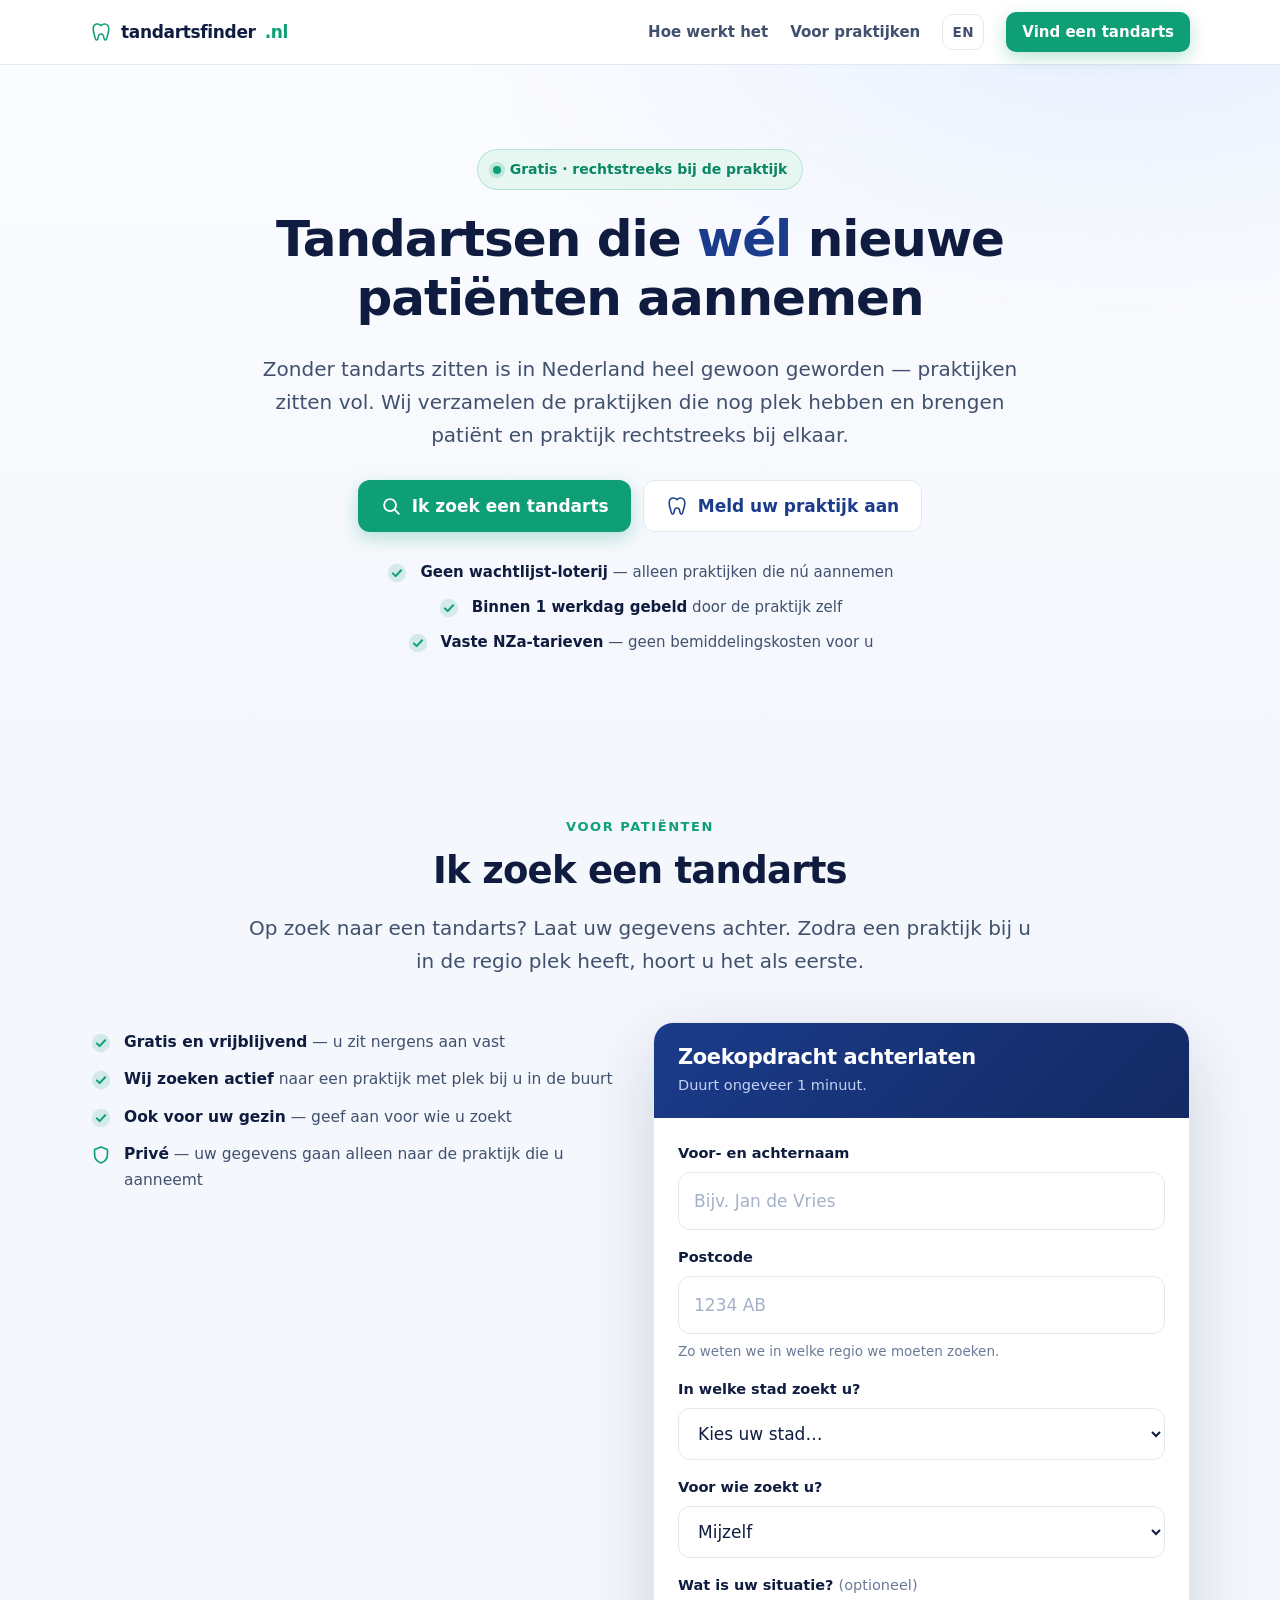
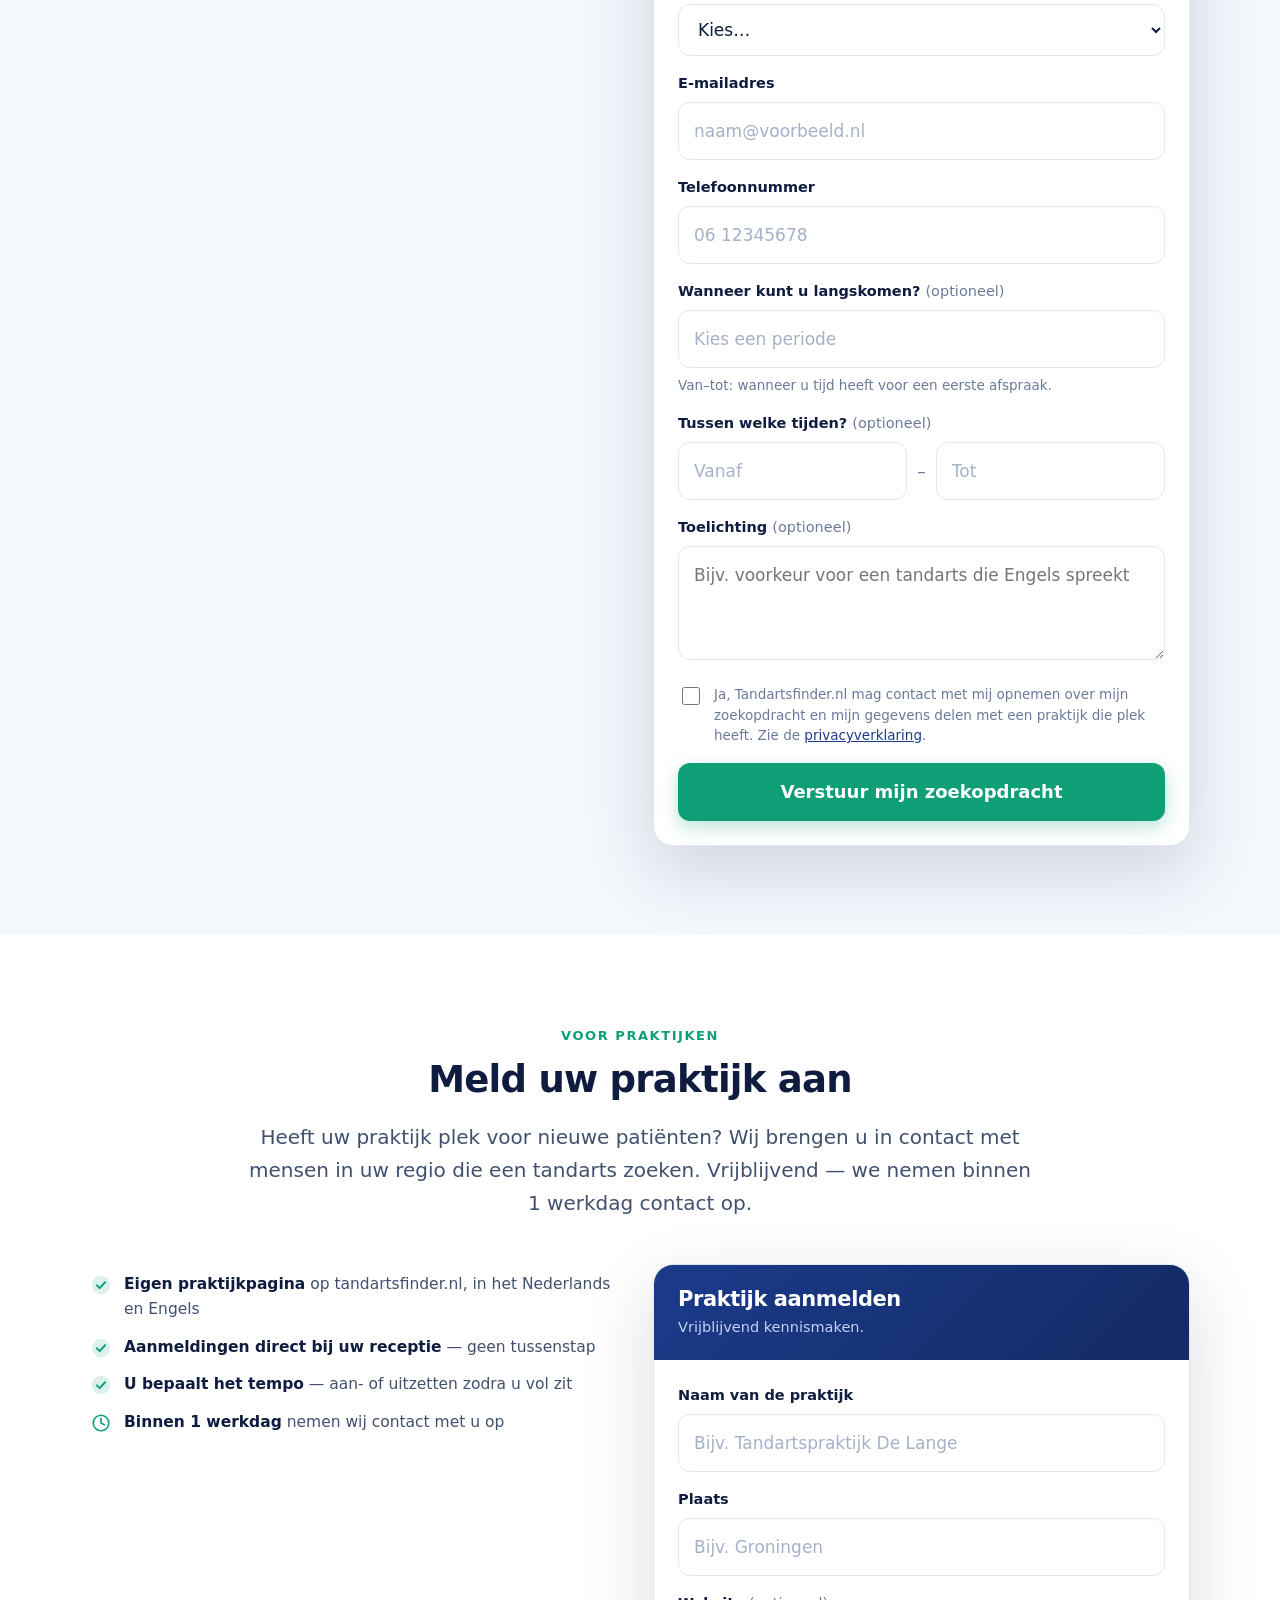
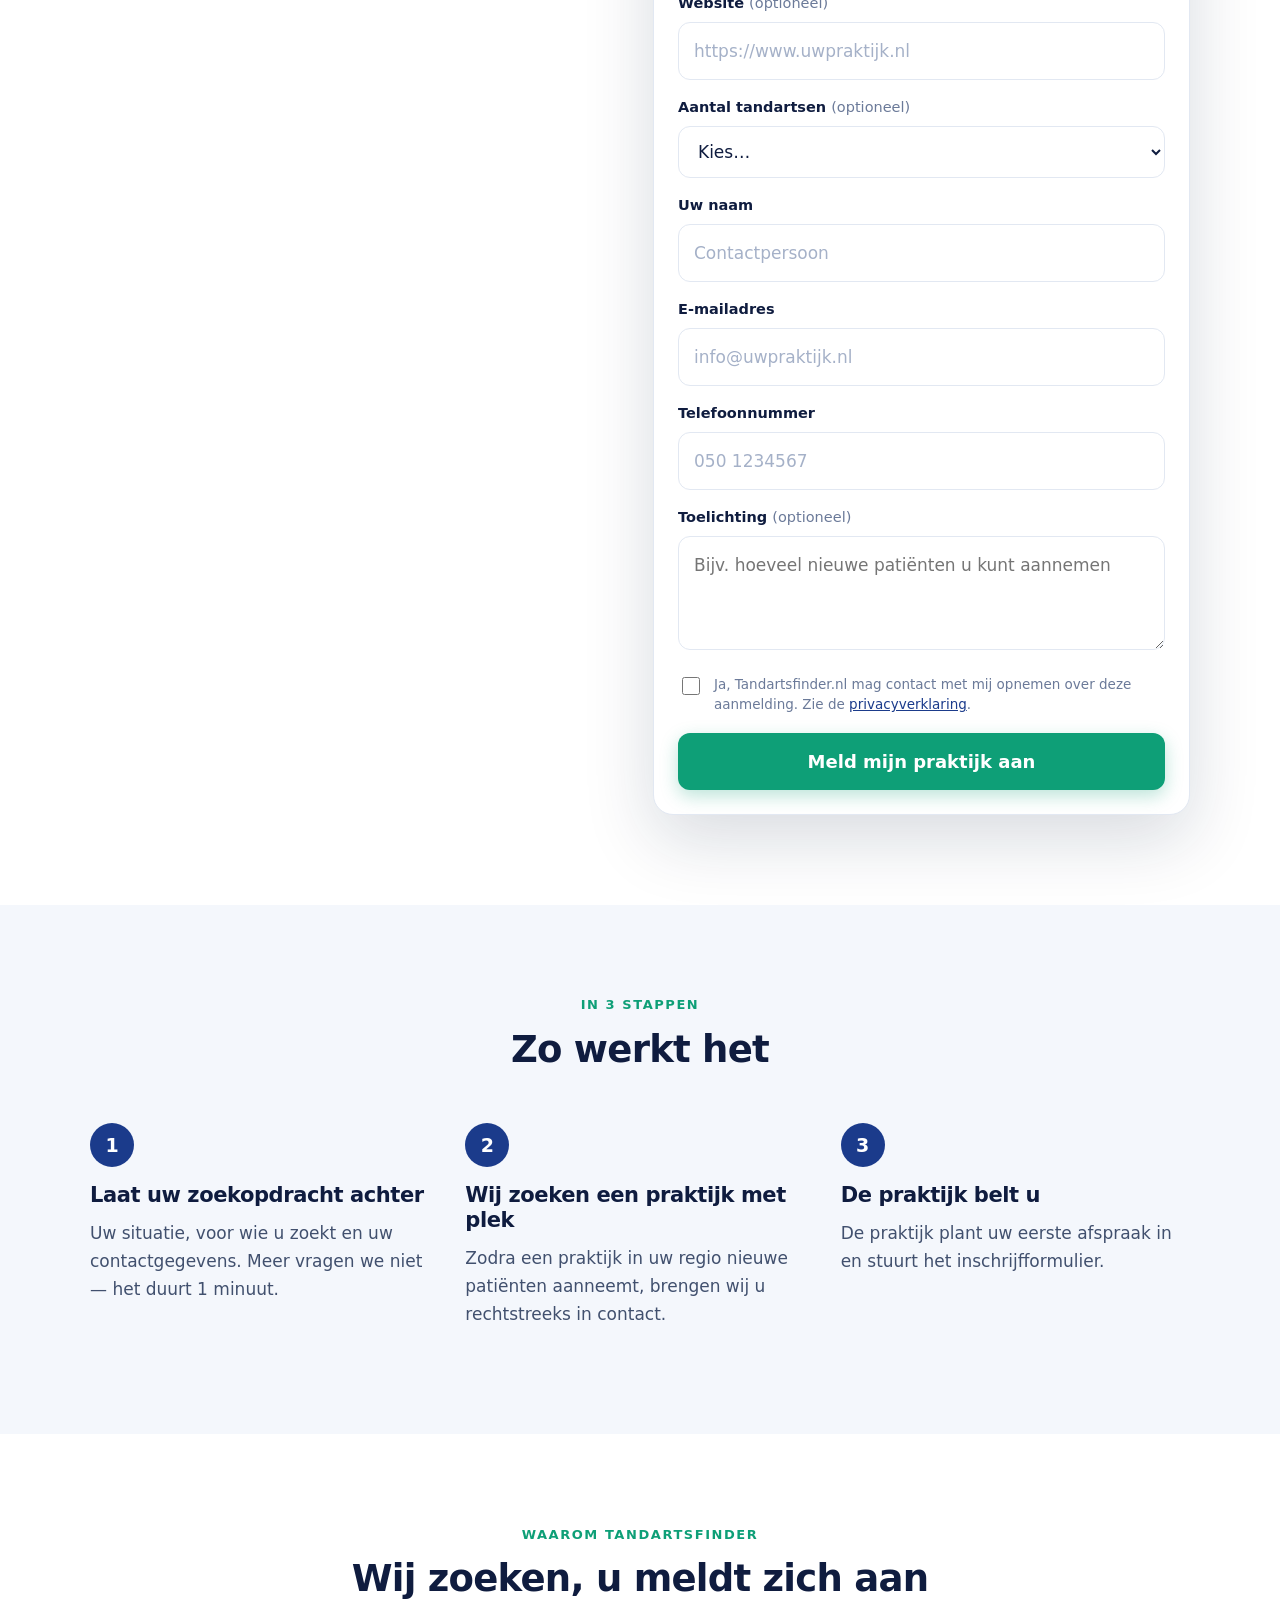
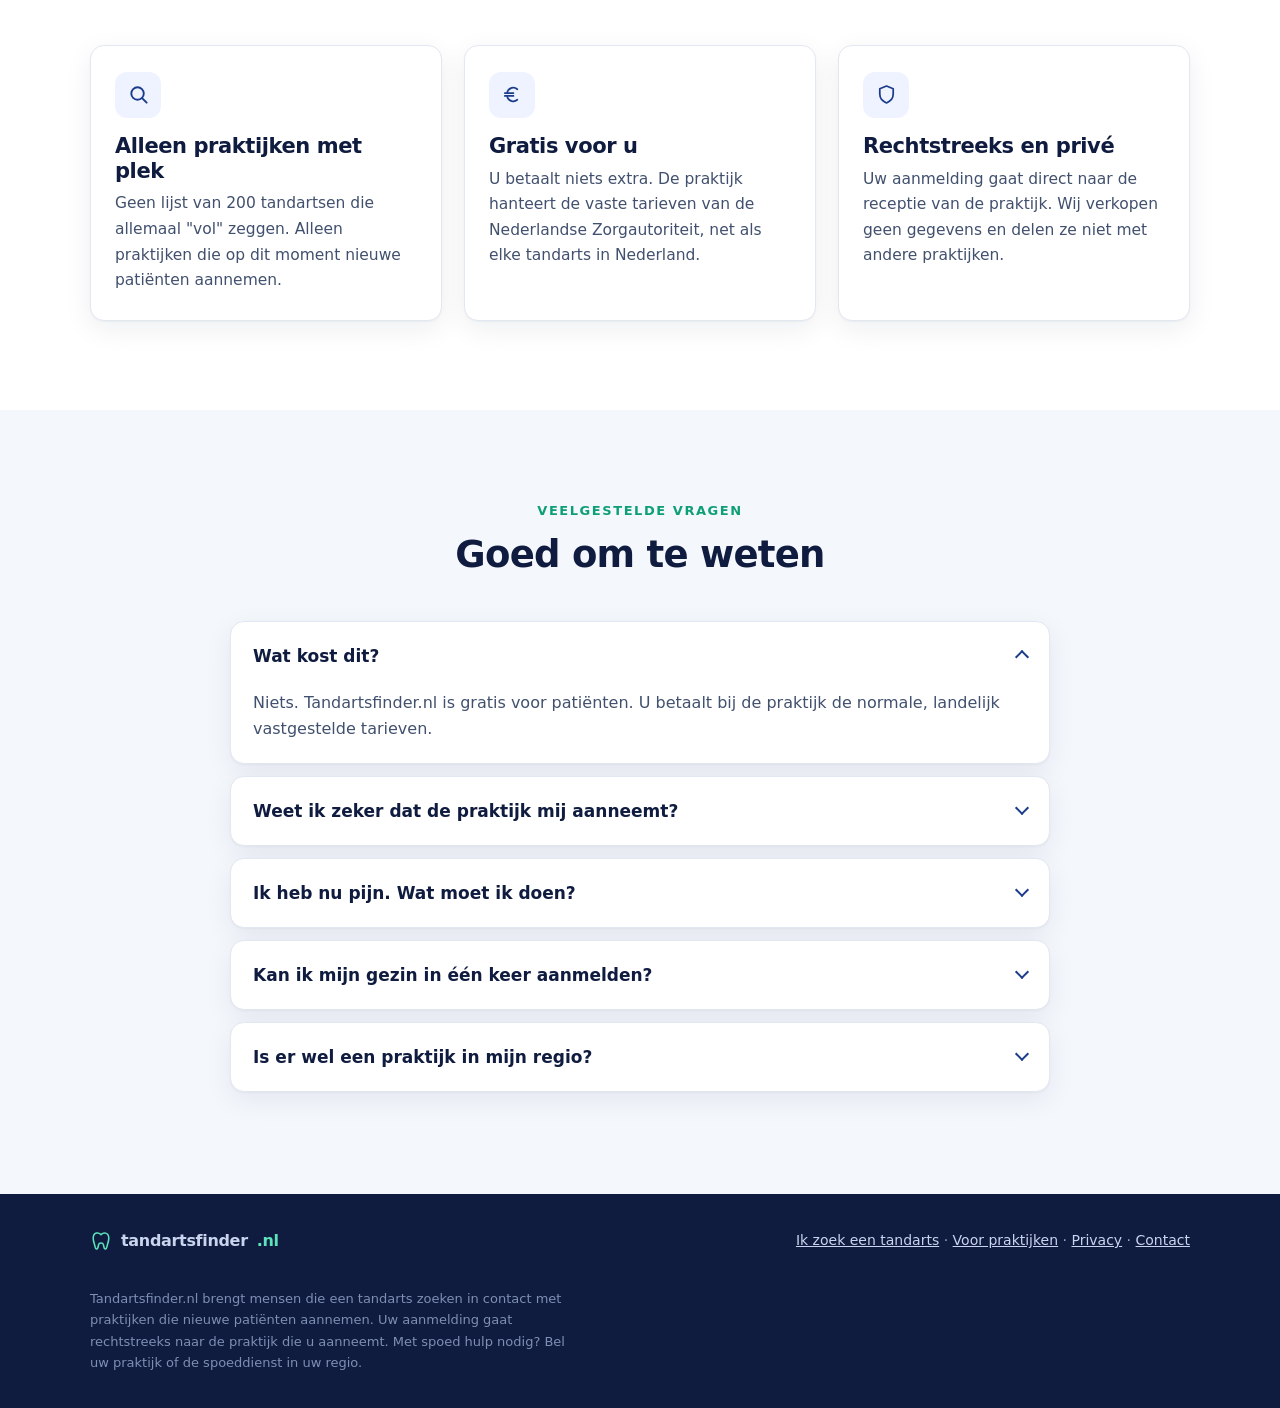
==== index.html @ ae39f75f "TF-10: required city dropdown (plaats) on patient form - assets/cities.js: 342 Dutch gemeenten (per " ====
<!DOCTYPE html>
<html lang="nl">
<head>
<meta charset="utf-8">
<meta name="viewport" content="width=device-width, initial-scale=1">
<title>Tandartsfinder.nl — tandartsen die wél nieuwe patiënten aannemen</title>
<meta name="description" content="Vind een tandarts die nog nieuwe patiënten aanneemt. Laat uw zoekopdracht in één minuut achter — wij brengen u in contact met een praktijk met plek. Praktijk met plek? Meld u aan. Gratis, rechtstreeks.">
<link rel="canonical" href="https://tandartsfinder.nl/">
<link rel="alternate" hreflang="en" href="https://tandartsfinder.nl/en">
<link rel="icon" href="/assets/favicon.png">
<meta property="og:title" content="Tandartsfinder.nl — tandartsen die wél nieuwe patiënten aannemen">
<meta property="og:description" content="Laat uw zoekopdracht in één minuut achter — wij brengen u in contact met een praktijk met plek. Praktijk met plek? Meld u aan. Gratis en rechtstreeks.">
<meta property="og:image" content="https://tandartsfinder.nl/assets/behandeling.jpg">
<meta property="og:type" content="website">
<link rel="stylesheet" href="/assets/vendor/flatpickr.min.css">
<link rel="stylesheet" href="/assets/style.css">
<link rel="stylesheet" href="/assets/home.css">
</head>
<body>

<svg width="0" height="0" style="position:absolute" aria-hidden="true">
  <symbol id="i-tooth" viewBox="0 0 24 24"><path d="M12 5C10.4 3.4 8.5 2.9 6.9 3.4 4.8 4.1 3.5 6.3 3.5 9c0 2.3.6 4 1.2 6 .5 1.9.8 3.9 1.5 5 .6 1 1.9.9 2.3-.3.4-1.1.6-2.5.9-3.8.2-1 .8-1.7 2.6-1.7s2.4.7 2.6 1.7c.3 1.3.5 2.7.9 3.8.4 1.2 1.7 1.3 2.3.3.7-1.1 1-3.1 1.5-5 .6-2 1.2-3.7 1.2-6 0-2.7-1.3-4.9-3.4-5.6-1.6-.5-3.5 0-5.1 1.6Z" fill="none" stroke="currentColor" stroke-width="1.7" stroke-linejoin="round"/></symbol>
  <symbol id="i-check" viewBox="0 0 24 24"><circle cx="12" cy="12" r="10" fill="currentColor" opacity=".14"/><path d="m7.5 12.4 3 3 6-6.4" fill="none" stroke="currentColor" stroke-width="2.2" stroke-linecap="round" stroke-linejoin="round"/></symbol>
  <symbol id="i-pin" viewBox="0 0 24 24"><path d="M12 21s-6.5-5.6-6.5-11a6.5 6.5 0 0 1 13 0c0 5.4-6.5 11-6.5 11Z" fill="none" stroke="currentColor" stroke-width="1.8" stroke-linejoin="round"/><circle cx="12" cy="10" r="2.4" fill="none" stroke="currentColor" stroke-width="1.8"/></symbol>
  <symbol id="i-search" viewBox="0 0 24 24"><circle cx="11" cy="11" r="6.5" fill="none" stroke="currentColor" stroke-width="2"/><path d="m16 16 4.5 4.5" stroke="currentColor" stroke-width="2" stroke-linecap="round"/></symbol>
  <symbol id="i-shield" viewBox="0 0 24 24"><path d="M12 3.2 19 6v5.6c0 4.2-2.8 7.5-7 9.2-4.2-1.7-7-5-7-9.2V6l7-2.8Z" fill="none" stroke="currentColor" stroke-width="1.8" stroke-linejoin="round"/></symbol>
  <symbol id="i-clock" viewBox="0 0 24 24"><circle cx="12" cy="12" r="8.5" fill="none" stroke="currentColor" stroke-width="1.8"/><path d="M12 7v5l3.5 2" fill="none" stroke="currentColor" stroke-width="1.8" stroke-linecap="round"/></symbol>
  <symbol id="i-euro" viewBox="0 0 24 24"><path d="M17 6.5A6.5 6.5 0 0 0 6.7 9M17 17.5A6.5 6.5 0 0 1 6.7 15M4 10.5h9M4 13.5h9" fill="none" stroke="currentColor" stroke-width="1.8" stroke-linecap="round"/></symbol>
</svg>

<header class="header home-header">
  <div class="wrap">
    <a class="brand" href="/"><svg class="icon"><use href="#i-tooth"/></svg>tandartsfinder<em>.nl</em></a>
    <nav class="nav">
      <a href="#hoe">Hoe werkt het</a>
      <a href="#praktijk-aanmelden">Voor praktijken</a>
      <a class="lang" href="/en" hreflang="en" title="Read this page in English">EN</a>
      <a class="btn btn-primary btn-small" href="#zoek">Vind een tandarts</a>
    </nav>
  </div>
</header>

<section class="hero home-hero">
  <div class="wrap">
    <div class="badge">Gratis · rechtstreeks bij de praktijk</div>
    <h1>Tandartsen die <mark>wél</mark> nieuwe patiënten aannemen</h1>
    <p class="hero-sub">Zonder tandarts zitten is in Nederland heel gewoon geworden — praktijken zitten vol. Wij verzamelen de praktijken die nog plek hebben en brengen patiënt en praktijk rechtstreeks bij elkaar.</p>
    <div class="hero-ctas">
      <a class="btn btn-primary" href="#zoek"><svg class="icon" width="18" height="18"><use href="#i-search"/></svg>Ik zoek een tandarts</a>
      <a class="btn btn-outline" href="#praktijk-aanmelden"><svg class="icon" width="18" height="18"><use href="#i-tooth"/></svg>Meld uw praktijk aan</a>
    </div>
    <ul class="checks hero-checks">
      <li><svg class="icon"><use href="#i-check"/></svg><span><b>Geen wachtlijst-loterij</b> — alleen praktijken die nú aannemen</span></li>
      <li><svg class="icon"><use href="#i-check"/></svg><span><b>Binnen 1 werkdag gebeld</b> door de praktijk zelf</span></li>
      <li><svg class="icon"><use href="#i-check"/></svg><span><b>Vaste NZa-tarieven</b> — geen bemiddelingskosten voor u</span></li>
    </ul>
  </div>
</section>


<section class="section section--tint lead" id="zoek">
  <div class="wrap">
    <div class="section-head"><span class="kicker">Voor patiënten</span><h2>Ik zoek een tandarts</h2>
      <p class="intro">Op zoek naar een tandarts? Laat uw gegevens achter. Zodra een praktijk bij u in de regio plek heeft, hoort u het als eerste.</p></div>
    <div class="cols2">
      <div>
        <ul class="checks">
          <li><svg class="icon"><use href="#i-check"/></svg><span><b>Gratis en vrijblijvend</b> — u zit nergens aan vast</span></li>
          <li><svg class="icon"><use href="#i-check"/></svg><span><b>Wij zoeken actief</b> naar een praktijk met plek bij u in de buurt</span></li>
          <li><svg class="icon"><use href="#i-check"/></svg><span><b>Ook voor uw gezin</b> — geef aan voor wie u zoekt</span></li>
          <li><svg class="icon"><use href="#i-shield"/></svg><span><b>Privé</b> — uw gegevens gaan alleen naar de praktijk die u aanneemt</span></li>
        </ul>
      </div>
      <form class="card leadform" id="form-patient" novalidate>
        <div class="card-head"><h2>Zoekopdracht achterlaten</h2><p>Duurt ongeveer 1 minuut.</p></div>
        <div class="card-body">
          <input type="hidden" name="type" value="patient">
          <input type="text" name="website" tabindex="-1" autocomplete="off" aria-hidden="true" style="position:absolute;left:-9999px">
          <div class="fields">
            <div class="field"><label for="p-naam">Voor- en achternaam</label><input type="text" id="p-naam" name="naam" autocomplete="name" placeholder="Bijv. Jan de Vries" required><span class="error">Vul uw naam in.</span></div>
            <div class="field"><label for="p-postcode">Postcode</label><input type="text" id="p-postcode" name="postcode" autocomplete="postal-code" placeholder="1234 AB" required><span class="hint">Zo weten we in welke regio we moeten zoeken.</span><span class="error">Vul een geldige Nederlandse postcode in.</span></div>
            <div class="field"><label for="p-plaats">In welke stad zoekt u?</label><select id="p-plaats" name="plaats" required><option value="">Kies uw stad…</option></select><span class="error">Kies uw stad.</span></div>
            <div class="field"><label for="p-voor_wie">Voor wie zoekt u?</label><select id="p-voor_wie" name="voor_wie" required><option value="mijzelf">Mijzelf</option><option value="gezin">Mijn gezin / partner</option><option value="anders">Iemand anders</option></select></div>
            <div class="field"><label for="p-situatie">Wat is uw situatie? <span class="opt">(optioneel)</span></label><select id="p-situatie" name="situatie"><option value="">Kies…</option><option value="geen_tandarts">Ik heb geen tandarts</option><option value="overstappen">Ik wil overstappen</option><option value="verhuisd">Ik ben verhuisd</option><option value="pijn">Ik heb pijn / spoed</option><option value="anders">Anders</option></select></div>
            <div class="field"><label for="p-email">E-mailadres</label><input type="email" id="p-email" name="email" autocomplete="email" placeholder="naam@voorbeeld.nl" required><span class="error">Vul een geldig e-mailadres in.</span></div>
            <div class="field"><label for="p-telefoon">Telefoonnummer</label><input type="tel" id="p-telefoon" name="telefoon" autocomplete="tel" placeholder="06 12345678" required><span class="error">Vul een geldig telefoonnummer in.</span></div>
            <div class="field"><label for="p-periode">Wanneer kunt u langskomen? <span class="opt">(optioneel)</span></label><input type="text" id="p-periode" placeholder="Kies een periode" autocomplete="off"><span class="hint">Van–tot: wanneer u tijd heeft voor een eerste afspraak.</span></div>
            <div class="field"><label for="p-tijd-van">Tussen welke tijden? <span class="opt">(optioneel)</span></label><div class="times"><input type="text" id="p-tijd-van" placeholder="Vanaf" autocomplete="off"><span>–</span><input type="text" id="p-tijd-tot" placeholder="Tot" autocomplete="off"></div></div>
            <div class="field"><label for="p-toelichting">Toelichting <span class="opt">(optioneel)</span></label><textarea id="p-toelichting" name="toelichting" rows="3" placeholder="Bijv. voorkeur voor een tandarts die Engels spreekt"></textarea></div>
            <label class="consent field"><input type="checkbox" name="akkoord" value="ja" required><span>Ja, Tandartsfinder.nl mag contact met mij opnemen over mijn zoekopdracht en mijn gegevens delen met een praktijk die plek heeft. Zie de <a href="/privacy" target="_blank" rel="noopener">privacyverklaring</a>.<span class="error">U moet hiermee akkoord gaan.</span></span></label>
            <div class="formerror">Versturen is niet gelukt. Controleer uw verbinding en probeer het opnieuw.</div>
            <button type="submit" class="btn btn-primary btn-block">Verstuur mijn zoekopdracht</button>
          </div>
          <div class="done" hidden><div class="ok"><svg><use href="#i-check"/></svg></div><h3>Uw zoekopdracht is ontvangen</h3><p>Zodra een praktijk bij u in de buurt plek heeft, nemen wij contact met u op.</p></div>
        </div>
      </form>
    </div>
  </div>
</section>

<section class="section lead" id="praktijk-aanmelden">
  <div class="wrap">
    <div class="section-head"><span class="kicker">Voor praktijken</span><h2>Meld uw praktijk aan</h2>
      <p class="intro">Heeft uw praktijk plek voor nieuwe patiënten? Wij brengen u in contact met mensen in uw regio die een tandarts zoeken. Vrijblijvend — we nemen binnen 1 werkdag contact op.</p></div>
    <div class="cols2">
      <div>
        <ul class="checks">
          <li><svg class="icon"><use href="#i-check"/></svg><span><b>Eigen praktijkpagina</b> op tandartsfinder.nl, in het Nederlands en Engels</span></li>
          <li><svg class="icon"><use href="#i-check"/></svg><span><b>Aanmeldingen direct bij uw receptie</b> — geen tussenstap</span></li>
          <li><svg class="icon"><use href="#i-check"/></svg><span><b>U bepaalt het tempo</b> — aan- of uitzetten zodra u vol zit</span></li>
          <li><svg class="icon"><use href="#i-clock"/></svg><span><b>Binnen 1 werkdag</b> nemen wij contact met u op</span></li>
        </ul>
      </div>
      <form class="card leadform" id="form-clinic" novalidate>
        <div class="card-head"><h2>Praktijk aanmelden</h2><p>Vrijblijvend kennismaken.</p></div>
        <div class="card-body">
          <input type="hidden" name="type" value="clinic">
          <input type="text" name="website" tabindex="-1" autocomplete="off" aria-hidden="true" style="position:absolute;left:-9999px">
          <div class="fields">
            <div class="field"><label for="c-praktijknaam">Naam van de praktijk</label><input type="text" id="c-praktijknaam" name="praktijknaam" autocomplete="organization" placeholder="Bijv. Tandartspraktijk De Lange" required><span class="error">Vul de naam van de praktijk in.</span></div>
            <div class="field"><label for="c-plaats">Plaats</label><input type="text" id="c-plaats" name="plaats" autocomplete="address-level2" placeholder="Bijv. Groningen" required><span class="error">Vul de plaats in.</span></div>
            <div class="field"><label for="c-website">Website <span class="opt">(optioneel)</span></label><input type="url" id="c-website" name="praktijk_website" autocomplete="url" placeholder="https://www.uwpraktijk.nl"></div>
            <div class="field"><label for="c-aantal">Aantal tandartsen <span class="opt">(optioneel)</span></label><select id="c-aantal" name="aantal_tandartsen"><option value="">Kies…</option><option value="1">1</option><option value="2-3">2–3</option><option value="4-6">4–6</option><option value="7+">7 of meer</option></select></div>
            <div class="field"><label for="c-naam">Uw naam</label><input type="text" id="c-naam" name="naam" autocomplete="name" placeholder="Contactpersoon" required><span class="error">Vul uw naam in.</span></div>
            <div class="field"><label for="c-email">E-mailadres</label><input type="email" id="c-email" name="email" autocomplete="email" placeholder="info@uwpraktijk.nl" required><span class="error">Vul een geldig e-mailadres in.</span></div>
            <div class="field"><label for="c-telefoon">Telefoonnummer</label><input type="tel" id="c-telefoon" name="telefoon" autocomplete="tel" placeholder="050 1234567" required><span class="error">Vul een geldig telefoonnummer in.</span></div>
            <div class="field"><label for="c-toelichting">Toelichting <span class="opt">(optioneel)</span></label><textarea id="c-toelichting" name="toelichting" rows="3" placeholder="Bijv. hoeveel nieuwe patiënten u kunt aannemen"></textarea></div>
            <label class="consent field"><input type="checkbox" name="akkoord" value="ja" required><span>Ja, Tandartsfinder.nl mag contact met mij opnemen over deze aanmelding. Zie de <a href="/privacy" target="_blank" rel="noopener">privacyverklaring</a>.<span class="error">U moet hiermee akkoord gaan.</span></span></label>
            <div class="formerror">Versturen is niet gelukt. Controleer uw verbinding en probeer het opnieuw.</div>
            <button type="submit" class="btn btn-primary btn-block">Meld mijn praktijk aan</button>
          </div>
          <div class="done" hidden><div class="ok"><svg><use href="#i-check"/></svg></div><h3>Bedankt voor uw aanmelding</h3><p>We nemen <strong>binnen 1 werkdag</strong> contact met u op om kennis te maken.</p></div>
        </div>
      </form>
    </div>
  </div>
</section>

<section class="section section--tint" id="hoe">
  <div class="wrap">
    <div class="section-head"><span class="kicker">In 3 stappen</span><h2>Zo werkt het</h2></div>
    <div class="steps">
      <div><h3>Laat uw zoekopdracht achter</h3><p>Uw situatie, voor wie u zoekt en uw contactgegevens. Meer vragen we niet — het duurt 1 minuut.</p></div>
      <div><h3>Wij zoeken een praktijk met plek</h3><p>Zodra een praktijk in uw regio nieuwe patiënten aanneemt, brengen wij u rechtstreeks in contact.</p></div>
      <div><h3>De praktijk belt u</h3><p>De praktijk plant uw eerste afspraak in en stuurt het inschrijfformulier.</p></div>
    </div>
  </div>
</section>

<section class="section">
  <div class="wrap">
    <div class="section-head"><span class="kicker">Waarom Tandartsfinder</span><h2>Wij zoeken, u meldt zich aan</h2></div>
    <div class="cols3">
      <div class="feature"><div class="ic"><svg><use href="#i-search"/></svg></div><h3>Alleen praktijken met plek</h3><p>Geen lijst van 200 tandartsen die allemaal "vol" zeggen. Alleen praktijken die op dit moment nieuwe patiënten aannemen.</p></div>
      <div class="feature"><div class="ic"><svg><use href="#i-euro"/></svg></div><h3>Gratis voor u</h3><p>U betaalt niets extra. De praktijk hanteert de vaste tarieven van de Nederlandse Zorgautoriteit, net als elke tandarts in Nederland.</p></div>
      <div class="feature"><div class="ic"><svg><use href="#i-shield"/></svg></div><h3>Rechtstreeks en privé</h3><p>Uw aanmelding gaat direct naar de receptie van de praktijk. Wij verkopen geen gegevens en delen ze niet met andere praktijken.</p></div>
    </div>
  </div>
</section>

<section class="section section--tint">
  <div class="wrap">
    <div class="section-head"><span class="kicker">Veelgestelde vragen</span><h2>Goed om te weten</h2></div>
    <div class="faq">
      <details open><summary>Wat kost dit?</summary><div><p>Niets. Tandartsfinder.nl is gratis voor patiënten. U betaalt bij de praktijk de normale, landelijk vastgestelde tarieven.</p></div></details>
      <details><summary>Weet ik zeker dat de praktijk mij aanneemt?</summary><div><p>De praktijken waarmee wij werken hebben aangegeven ruimte te hebben voor nieuwe patiënten. Het aantal plekken is niet oneindig — hoe eerder u zich aanmeldt, hoe eerder u aan de beurt bent.</p></div></details>
      <details><summary>Ik heb nu pijn. Wat moet ik doen?</summary><div><p>Bij acute klachten wacht u niet op een aanmelding. Bel uw huidige praktijk als u die heeft, of de tandarts-spoeddienst in uw regio.</p></div></details>
      <details><summary>Kan ik mijn gezin in één keer aanmelden?</summary><div><p>Ja. In het formulier geeft u aan of u zich alleen, met partner of als gezin aanmeldt.</p></div></details>
      <details><summary>Is er wel een praktijk in mijn regio?</summary><div><p>We sluiten steeds meer praktijken aan. <a href="#zoek">Laat uw gegevens achter</a> — zodra er een praktijk met plek in uw buurt is, hoort u het. Kent u een praktijk die plek heeft? Wijs ze op <a href="#praktijk-aanmelden">het aanmeldformulier voor praktijken</a>.</p></div></details>
    </div>
  </div>
</section>

<footer class="footer">
  <div class="wrap">
    <a class="brand" href="/"><svg class="icon"><use href="#i-tooth"/></svg>tandartsfinder<em>.nl</em></a>
    <div><a href="#zoek">Ik zoek een tandarts</a> · <a href="#praktijk-aanmelden">Voor praktijken</a> · <a href="/privacy">Privacy</a> · <a href="mailto:info@tandvacature.nl">Contact</a></div>
    <p>Tandartsfinder.nl brengt mensen die een tandarts zoeken in contact met praktijken die nieuwe patiënten aannemen. Uw aanmelding gaat rechtstreeks naar de praktijk die u aanneemt. Met spoed hulp nodig? Bel uw praktijk of de spoeddienst in uw regio.</p>
  </div>
</footer>

<script src="/assets/cities.js"></script>
<script src="/assets/vendor/flatpickr.min.js"></script>
<script src="/assets/vendor/flatpickr-nl.js"></script>
<script src="/assets/home.js"></script>
</body>
</html>
---- assets/vendor/flatpickr.min.css ----
.flatpickr-calendar{background:transparent;opacity:0;display:none;text-align:center;visibility:hidden;padding:0;-webkit-animation:none;animation:none;direction:ltr;border:0;font-size:14px;line-height:24px;border-radius:5px;position:absolute;width:307.875px;-webkit-box-sizing:border-box;box-sizing:border-box;-ms-touch-action:manipulation;touch-action:manipulation;background:#fff;-webkit-box-shadow:1px 0 0 #e6e6e6,-1px 0 0 #e6e6e6,0 1px 0 #e6e6e6,0 -1px 0 #e6e6e6,0 3px 13px rgba(0,0,0,0.08);box-shadow:1px 0 0 #e6e6e6,-1px 0 0 #e6e6e6,0 1px 0 #e6e6e6,0 -1px 0 #e6e6e6,0 3px 13px rgba(0,0,0,0.08)}.flatpickr-calendar.open,.flatpickr-calendar.inline{opacity:1;max-height:640px;visibility:visible}.flatpickr-calendar.open{display:inline-block;z-index:99999}.flatpickr-calendar.animate.open{-webkit-animation:fpFadeInDown 300ms cubic-bezier(.23,1,.32,1);animation:fpFadeInDown 300ms cubic-bezier(.23,1,.32,1)}.flatpickr-calendar.inline{display:block;position:relative;top:2px}.flatpickr-calendar.static{position:absolute;top:calc(100% + 2px)}.flatpickr-calendar.static.open{z-index:999;display:block}.flatpickr-calendar.multiMonth .flatpickr-days .dayContainer:nth-child(n+1) .flatpickr-day.inRange:nth-child(7n+7){-webkit-box-shadow:none !important;box-shadow:none !important}.flatpickr-calendar.multiMonth .flatpickr-days .dayContainer:nth-child(n+2) .flatpickr-day.inRange:nth-child(7n+1){-webkit-box-shadow:-2px 0 0 #e6e6e6,5px 0 0 #e6e6e6;box-shadow:-2px 0 0 #e6e6e6,5px 0 0 #e6e6e6}.flatpickr-calendar .hasWeeks .dayContainer,.flatpickr-calendar .hasTime .dayContainer{border-bottom:0;border-bottom-right-radius:0;border-bottom-left-radius:0}.flatpickr-calendar .hasWeeks .dayContainer{border-left:0}.flatpickr-calendar.hasTime .flatpickr-time{height:40px;border-top:1px solid #e6e6e6}.flatpickr-calendar.noCalendar.hasTime .flatpickr-time{height:auto}.flatpickr-calendar:before,.flatpickr-calendar:after{position:absolute;display:block;pointer-events:none;border:solid transparent;content:'';height:0;width:0;left:22px}.flatpickr-calendar.rightMost:before,.flatpickr-calendar.arrowRight:before,.flatpickr-calendar.rightMost:after,.flatpickr-calendar.arrowRight:after{left:auto;right:22px}.flatpickr-calendar.arrowCenter:before,.flatpickr-calendar.arrowCenter:after{left:50%;right:50%}.flatpickr-calendar:before{border-width:5px;margin:0 -5px}.flatpickr-calendar:after{border-width:4px;margin:0 -4px}.flatpickr-calendar.arrowTop:before,.flatpickr-calendar.arrowTop:after{bottom:100%}.flatpickr-calendar.arrowTop:before{border-bottom-color:#e6e6e6}.flatpickr-calendar.arrowTop:after{border-bottom-color:#fff}.flatpickr-calendar.arrowBottom:before,.flatpickr-calendar.arrowBottom:after{top:100%}.flatpickr-calendar.arrowBottom:before{border-top-color:#e6e6e6}.flatpickr-calendar.arrowBottom:after{border-top-color:#fff}.flatpickr-calendar:focus{outline:0}.flatpickr-wrapper{position:relative;display:inline-block}.flatpickr-months{display:-webkit-box;display:-webkit-flex;display:-ms-flexbox;display:flex}.flatpickr-months .flatpickr-month{background:transparent;color:rgba(0,0,0,0.9);fill:rgba(0,0,0,0.9);height:34px;line-height:1;text-align:center;position:relative;-webkit-user-select:none;-moz-user-select:none;-ms-user-select:none;user-select:none;overflow:hidden;-webkit-box-flex:1;-webkit-flex:1;-ms-flex:1;flex:1}.flatpickr-months .flatpickr-prev-month,.flatpickr-months .flatpickr-next-month{-webkit-user-select:none;-moz-user-select:none;-ms-user-select:none;user-select:none;text-decoration:none;cursor:pointer;position:absolute;top:0;height:34px;padding:10px;z-index:3;color:rgba(0,0,0,0.9);fill:rgba(0,0,0,0.9)}.flatpickr-months .flatpickr-prev-month.flatpickr-disabled,.flatpickr-months .flatpickr-next-month.flatpickr-disabled{display:none}.flatpickr-months .flatpickr-prev-month i,.flatpickr-months .flatpickr-next-month i{position:relative}.flatpickr-months .flatpickr-prev-month.flatpickr-prev-month,.flatpickr-months .flatpickr-next-month.flatpickr-prev-month{/*
      /*rtl:begin:ignore*/left:0/*
      /*rtl:end:ignore*/}/*
      /*rtl:begin:ignore*/
/*
      /*rtl:end:ignore*/
.flatpickr-months .flatpickr-prev-month.flatpickr-next-month,.flatpickr-months .flatpickr-next-month.flatpickr-next-month{/*
      /*rtl:begin:ignore*/right:0/*
      /*rtl:end:ignore*/}/*
      /*rtl:begin:ignore*/
/*
      /*rtl:end:ignore*/
.flatpickr-months .flatpickr-prev-month:hover,.flatpickr-months .flatpickr-next-month:hover{color:#959ea9}.flatpickr-months .flatpickr-prev-month:hover svg,.flatpickr-months .flatpickr-next-month:hover svg{fill:#f64747}.flatpickr-months .flatpickr-prev-month svg,.flatpickr-months .flatpickr-next-month svg{width:14px;height:14px}.flatpickr-months .flatpickr-prev-month svg path,.flatpickr-months .flatpickr-next-month svg path{-webkit-transition:fill .1s;transition:fill .1s;fill:inherit}.numInputWrapper{position:relative;height:auto}.numInputWrapper input,.numInputWrapper span{display:inline-block}.numInputWrapper input{width:100%}.numInputWrapper input::-ms-clear{display:none}.numInputWrapper input::-webkit-outer-spin-button,.numInputWrapper input::-webkit-inner-spin-button{margin:0;-webkit-appearance:none}.numInputWrapper span{position:absolute;right:0;width:14px;padding:0 4px 0 2px;height:50%;line-height:50%;opacity:0;cursor:pointer;border:1px solid rgba(57,57,57,0.15);-webkit-box-sizing:border-box;box-sizing:border-box}.numInputWrapper span:hover{background:rgba(0,0,0,0.1)}.numInputWrapper span:active{background:rgba(0,0,0,0.2)}.numInputWrapper span:after{display:block;content:"";position:absolute}.numInputWrapper span.arrowUp{top:0;border-bottom:0}.numInputWrapper span.arrowUp:after{border-left:4px solid transparent;border-right:4px solid transparent;border-bottom:4px solid rgba(57,57,57,0.6);top:26%}.numInputWrapper span.arrowDown{top:50%}.numInputWrapper span.arrowDown:after{border-left:4px solid transparent;border-right:4px solid transparent;border-top:4px solid rgba(57,57,57,0.6);top:40%}.numInputWrapper span svg{width:inherit;height:auto}.numInputWrapper span svg path{fill:rgba(0,0,0,0.5)}.numInputWrapper:hover{background:rgba(0,0,0,0.05)}.numInputWrapper:hover span{opacity:1}.flatpickr-current-month{font-size:135%;line-height:inherit;font-weight:300;color:inherit;position:absolute;width:75%;left:12.5%;padding:7.48px 0 0 0;line-height:1;height:34px;display:inline-block;text-align:center;-webkit-transform:translate3d(0,0,0);transform:translate3d(0,0,0)}.flatpickr-current-month span.cur-month{font-family:inherit;font-weight:700;color:inherit;display:inline-block;margin-left:.5ch;padding:0}.flatpickr-current-month span.cur-month:hover{background:rgba(0,0,0,0.05)}.flatpickr-current-month .numInputWrapper{width:6ch;width:7ch\0;display:inline-block}.flatpickr-current-month .numInputWrapper span.arrowUp:after{border-bottom-color:rgba(0,0,0,0.9)}.flatpickr-current-month .numInputWrapper span.arrowDown:after{border-top-color:rgba(0,0,0,0.9)}.flatpickr-current-month input.cur-year{background:transparent;-webkit-box-sizing:border-box;box-sizing:border-box;color:inherit;cursor:text;padding:0 0 0 .5ch;margin:0;display:inline-block;font-size:inherit;font-family:inherit;font-weight:300;line-height:inherit;height:auto;border:0;border-radius:0;vertical-align:initial;-webkit-appearance:textfield;-moz-appearance:textfield;appearance:textfield}.flatpickr-current-month input.cur-year:focus{outline:0}.flatpickr-current-month input.cur-year[disabled],.flatpickr-current-month input.cur-year[disabled]:hover{font-size:100%;color:rgba(0,0,0,0.5);background:transparent;pointer-events:none}.flatpickr-current-month .flatpickr-monthDropdown-months{appearance:menulist;background:transparent;border:none;border-radius:0;box-sizing:border-box;color:inherit;cursor:pointer;font-size:inherit;font-family:inherit;font-weight:300;height:auto;line-height:inherit;margin:-1px 0 0 0;outline:none;padding:0 0 0 .5ch;position:relative;vertical-align:initial;-webkit-box-sizing:border-box;-webkit-appearance:menulist;-moz-appearance:menulist;width:auto}.flatpickr-current-month .flatpickr-monthDropdown-months:focus,.flatpickr-current-month .flatpickr-monthDropdown-months:active{outline:none}.flatpickr-current-month .flatpickr-monthDropdown-months:hover{background:rgba(0,0,0,0.05)}.flatpickr-current-month .flatpickr-monthDropdown-months .flatpickr-monthDropdown-month{background-color:transparent;outline:none;padding:0}.flatpickr-weekdays{background:transparent;text-align:center;overflow:hidden;width:100%;display:-webkit-box;display:-webkit-flex;display:-ms-flexbox;display:flex;-webkit-box-align:center;-webkit-align-items:center;-ms-flex-align:center;align-items:center;height:28px}.flatpickr-weekdays .flatpickr-weekdaycontainer{display:-webkit-box;display:-webkit-flex;display:-ms-flexbox;display:flex;-webkit-box-flex:1;-webkit-flex:1;-ms-flex:1;flex:1}span.flatpickr-weekday{cursor:default;font-size:90%;background:transparent;color:rgba(0,0,0,0.54);line-height:1;margin:0;text-align:center;display:block;-webkit-box-flex:1;-webkit-flex:1;-ms-flex:1;flex:1;font-weight:bolder}.dayContainer,.flatpickr-weeks{padding:1px 0 0 0}.flatpickr-days{position:relative;overflow:hidden;display:-webkit-box;display:-webkit-flex;display:-ms-flexbox;display:flex;-webkit-box-align:start;-webkit-align-items:flex-start;-ms-flex-align:start;align-items:flex-start;width:307.875px}.flatpickr-days:focus{outline:0}.dayContainer{padding:0;outline:0;text-align:left;width:307.875px;min-width:307.875px;max-width:307.875px;-webkit-box-sizing:border-box;box-sizing:border-box;display:inline-block;display:-ms-flexbox;display:-webkit-box;display:-webkit-flex;display:flex;-webkit-flex-wrap:wrap;flex-wrap:wrap;-ms-flex-wrap:wrap;-ms-flex-pack:justify;-webkit-justify-content:space-around;justify-content:space-around;-webkit-transform:translate3d(0,0,0);transform:translate3d(0,0,0);opacity:1}.dayContainer + .dayContainer{-webkit-box-shadow:-1px 0 0 #e6e6e6;box-shadow:-1px 0 0 #e6e6e6}.flatpickr-day{background:none;border:1px solid transparent;border-radius:150px;-webkit-box-sizing:border-box;box-sizing:border-box;color:#393939;cursor:pointer;font-weight:400;width:14.2857143%;-webkit-flex-basis:14.2857143%;-ms-flex-preferred-size:14.2857143%;flex-basis:14.2857143%;max-width:39px;height:39px;line-height:39px;margin:0;display:inline-block;position:relative;-webkit-box-pack:center;-webkit-justify-content:center;-ms-flex-pack:center;justify-content:center;text-align:center}.flatpickr-day.inRange,.flatpickr-day.prevMonthDay.inRange,.flatpickr-day.nextMonthDay.inRange,.flatpickr-day.today.inRange,.flatpickr-day.prevMonthDay.today.inRange,.flatpickr-day.nextMonthDay.today.inRange,.flatpickr-day:hover,.flatpickr-day.prevMonthDay:hover,.flatpickr-day.nextMonthDay:hover,.flatpickr-day:focus,.flatpickr-day.prevMonthDay:focus,.flatpickr-day.nextMonthDay:focus{cursor:pointer;outline:0;background:#e6e6e6;border-color:#e6e6e6}.flatpickr-day.today{border-color:#959ea9}.flatpickr-day.today:hover,.flatpickr-day.today:focus{border-color:#959ea9;background:#959ea9;color:#fff}.flatpickr-day.selected,.flatpickr-day.startRange,.flatpickr-day.endRange,.flatpickr-day.selected.inRange,.flatpickr-day.startRange.inRange,.flatpickr-day.endRange.inRange,.flatpickr-day.selected:focus,.flatpickr-day.startRange:focus,.flatpickr-day.endRange:focus,.flatpickr-day.selected:hover,.flatpickr-day.startRange:hover,.flatpickr-day.endRange:hover,.flatpickr-day.selected.prevMonthDay,.flatpickr-day.startRange.prevMonthDay,.flatpickr-day.endRange.prevMonthDay,.flatpickr-day.selected.nextMonthDay,.flatpickr-day.startRange.nextMonthDay,.flatpickr-day.endRange.nextMonthDay{background:#569ff7;-webkit-box-shadow:none;box-shadow:none;color:#fff;border-color:#569ff7}.flatpickr-day.selected.startRange,.flatpickr-day.startRange.startRange,.flatpickr-day.endRange.startRange{border-radius:50px 0 0 50px}.flatpickr-day.selected.endRange,.flatpickr-day.startRange.endRange,.flatpickr-day.endRange.endRange{border-radius:0 50px 50px 0}.flatpickr-day.selected.startRange + .endRange:not(:nth-child(7n+1)),.flatpickr-day.startRange.startRange + .endRange:not(:nth-child(7n+1)),.flatpickr-day.endRange.startRange + .endRange:not(:nth-child(7n+1)){-webkit-box-shadow:-10px 0 0 #569ff7;box-shadow:-10px 0 0 #569ff7}.flatpickr-day.selected.startRange.endRange,.flatpickr-day.startRange.startRange.endRange,.flatpickr-day.endRange.startRange.endRange{border-radius:50px}.flatpickr-day.inRange{border-radius:0;-webkit-box-shadow:-5px 0 0 #e6e6e6,5px 0 0 #e6e6e6;box-shadow:-5px 0 0 #e6e6e6,5px 0 0 #e6e6e6}.flatpickr-day.flatpickr-disabled,.flatpickr-day.flatpickr-disabled:hover,.flatpickr-day.prevMonthDay,.flatpickr-day.nextMonthDay,.flatpickr-day.notAllowed,.flatpickr-day.notAllowed.prevMonthDay,.flatpickr-day.notAllowed.nextMonthDay{color:rgba(57,57,57,0.3);background:transparent;border-color:transparent;cursor:default}.flatpickr-day.flatpickr-disabled,.flatpickr-day.flatpickr-disabled:hover{cursor:not-allowed;color:rgba(57,57,57,0.1)}.flatpickr-day.week.selected{border-radius:0;-webkit-box-shadow:-5px 0 0 #569ff7,5px 0 0 #569ff7;box-shadow:-5px 0 0 #569ff7,5px 0 0 #569ff7}.flatpickr-day.hidden{visibility:hidden}.rangeMode .flatpickr-day{margin-top:1px}.flatpickr-weekwrapper{float:left}.flatpickr-weekwrapper .flatpickr-weeks{padding:0 12px;-webkit-box-shadow:1px 0 0 #e6e6e6;box-shadow:1px 0 0 #e6e6e6}.flatpickr-weekwrapper .flatpickr-weekday{float:none;width:100%;line-height:28px}.flatpickr-weekwrapper span.flatpickr-day,.flatpickr-weekwrapper span.flatpickr-day:hover{display:block;width:100%;max-width:none;color:rgba(57,57,57,0.3);background:transparent;cursor:default;border:none}.flatpickr-innerContainer{display:block;display:-webkit-box;display:-webkit-flex;display:-ms-flexbox;display:flex;-webkit-box-sizing:border-box;box-sizing:border-box;overflow:hidden}.flatpickr-rContainer{display:inline-block;padding:0;-webkit-box-sizing:border-box;box-sizing:border-box}.flatpickr-time{text-align:center;outline:0;display:block;height:0;line-height:40px;max-height:40px;-webkit-box-sizing:border-box;box-sizing:border-box;overflow:hidden;display:-webkit-box;display:-webkit-flex;display:-ms-flexbox;display:flex}.flatpickr-time:after{content:"";display:table;clear:both}.flatpickr-time .numInputWrapper{-webkit-box-flex:1;-webkit-flex:1;-ms-flex:1;flex:1;width:40%;height:40px;float:left}.flatpickr-time .numInputWrapper span.arrowUp:after{border-bottom-color:#393939}.flatpickr-time .numInputWrapper span.arrowDown:after{border-top-color:#393939}.flatpickr-time.hasSeconds .numInputWrapper{width:26%}.flatpickr-time.time24hr .numInputWrapper{width:49%}.flatpickr-time input{background:transparent;-webkit-box-shadow:none;box-shadow:none;border:0;border-radius:0;text-align:center;margin:0;padding:0;height:inherit;line-height:inherit;color:#393939;font-size:14px;position:relative;-webkit-box-sizing:border-box;box-sizing:border-box;-webkit-appearance:textfield;-moz-appearance:textfield;appearance:textfield}.flatpickr-time input.flatpickr-hour{font-weight:bold}.flatpickr-time input.flatpickr-minute,.flatpickr-time input.flatpickr-second{font-weight:400}.flatpickr-time input:focus{outline:0;border:0}.flatpickr-time .flatpickr-time-separator,.flatpickr-time .flatpickr-am-pm{height:inherit;float:left;line-height:inherit;color:#393939;font-weight:bold;width:2%;-webkit-user-select:none;-moz-user-select:none;-ms-user-select:none;user-select:none;-webkit-align-self:center;-ms-flex-item-align:center;align-self:center}.flatpickr-time .flatpickr-am-pm{outline:0;width:18%;cursor:pointer;text-align:center;font-weight:400}.flatpickr-time input:hover,.flatpickr-time .flatpickr-am-pm:hover,.flatpickr-time input:focus,.flatpickr-time .flatpickr-am-pm:focus{background:#eee}.flatpickr-input[readonly]{cursor:pointer}@-webkit-keyframes fpFadeInDown{from{opacity:0;-webkit-transform:translate3d(0,-20px,0);transform:translate3d(0,-20px,0)}to{opacity:1;-webkit-transform:translate3d(0,0,0);transform:translate3d(0,0,0)}}@keyframes fpFadeInDown{from{opacity:0;-webkit-transform:translate3d(0,-20px,0);transform:translate3d(0,-20px,0)}to{opacity:1;-webkit-transform:translate3d(0,0,0);transform:translate3d(0,0,0)}}
---- assets/style.css ----
:root{
  --blue:#1b3b8b;--blue-dark:#132a63;--ink:#0f1c3f;--text:#41506e;--muted:#6b7a99;
  --green:#0e9f77;--green-dark:#0b8664;--green-soft:#e6f6f1;--mint:#5de3bb;
  --bg:#f4f7fc;--line:#e2e8f2;--red:#dc2626;
  --radius:14px;--radius-lg:20px;
  --shadow:0 1px 2px rgba(15,28,63,.04),0 8px 28px rgba(15,28,63,.07);
  --shadow-lg:0 24px 70px rgba(15,28,63,.16);
}
*,*::before,*::after{box-sizing:border-box}
[hidden]{display:none!important}
html{scroll-behavior:smooth;-webkit-text-size-adjust:100%}
body{margin:0;font-family:system-ui,-apple-system,"Segoe UI",Roboto,"Helvetica Neue",Arial,sans-serif;
  font-size:17px;line-height:1.65;color:var(--text);background:#fff;-webkit-font-smoothing:antialiased}
img{max-width:100%;display:block}
h1,h2,h3{color:var(--ink);line-height:1.18;margin:0 0 .5em;letter-spacing:-.02em}
h1{font-size:clamp(30px,5.2vw,50px);font-weight:800}
h2{font-size:clamp(25px,3.6vw,37px);font-weight:800}
h3{font-size:clamp(18px,2vw,21px);font-weight:700}
p{margin:0 0 1em}
a{color:var(--blue)}
.wrap{max-width:1140px;margin:0 auto;padding-left:20px;padding-right:20px}
.section{padding:clamp(52px,7vw,92px) 0}
.section--tint{background:var(--bg)}
.section-head{text-align:center;margin-bottom:44px}
.kicker{display:block;font-size:13px;font-weight:800;letter-spacing:.12em;text-transform:uppercase;color:var(--green);margin-bottom:12px}
.intro{font-size:clamp(17px,1.9vw,20px);max-width:62ch}
.section-head .intro{margin-left:auto;margin-right:auto}
.center{text-align:center}
.icon{width:22px;height:22px;flex:none}

/* buttons */
.btn{display:inline-flex;align-items:center;justify-content:center;gap:10px;font:inherit;font-weight:700;
  border:0;border-radius:12px;padding:16px 26px;cursor:pointer;text-decoration:none;line-height:1.2;transition:.16s}
.btn-primary{background:var(--green);color:#fff;box-shadow:0 6px 18px rgba(14,159,119,.28)}
.btn-primary:hover{background:var(--green-dark);transform:translateY(-1px)}
.btn-outline{background:#fff;color:var(--blue);border:1.5px solid var(--line)}
.btn-outline:hover{border-color:var(--blue)}
.btn-block{width:100%;font-size:18px;padding:18px 24px}
.btn-small{padding:11px 16px;font-size:15px;border-radius:10px}

/* top bar + header */
.brandbar{background:var(--ink);color:#c9d4ee;font-size:14px}
.brandbar .wrap{display:flex;align-items:center;justify-content:space-between;gap:16px;min-height:44px;padding-top:6px;padding-bottom:6px;flex-wrap:wrap}
.brand{display:flex;align-items:center;gap:9px;color:#fff;font-weight:800;font-size:17px;letter-spacing:-.02em;text-decoration:none}
.brand .icon{color:var(--mint)}
.brand em{font-style:normal;color:var(--mint)}
.brandbar .tagline{opacity:.85}
.brandbar .tagline strong{color:#fff}
.header{position:sticky;top:0;z-index:60;background:rgba(255,255,255,.94);backdrop-filter:blur(10px);border-bottom:1px solid var(--line)}
.header .wrap{display:flex;align-items:center;justify-content:space-between;gap:16px;padding-top:12px;padding-bottom:12px}
.header-id{display:flex;align-items:center;gap:12px;min-width:0}
.header-id img{height:38px;width:auto}
.header-loc{font-size:13px;color:var(--muted);line-height:1.3}
.header-actions{display:flex;align-items:center;gap:10px;flex:none}
.header-note{font-size:14px;color:var(--green-dark);font-weight:700}
.lang{display:inline-flex;align-items:center;justify-content:center;min-width:42px;height:36px;border:1.5px solid var(--line);
  border-radius:10px;font-size:13.5px;font-weight:800;color:var(--blue);text-decoration:none;letter-spacing:.04em}
.lang:hover{border-color:var(--blue);background:#f7f9ff}
@media(max-width:720px){.header-loc,.brandbar .tagline,.header-note{display:none}.header-id img{height:32px}}

/* hero */
.hero{background:radial-gradient(1100px 520px at 88% -8%,#e8f0ff 0%,rgba(232,240,255,0) 62%),linear-gradient(180deg,#fbfcff,var(--bg))}
.hero .wrap{display:grid;grid-template-columns:1fr 460px;gap:0 52px;align-items:start;
  grid-template-areas:"copy form" "more form";padding-top:clamp(34px,5vw,62px);padding-bottom:clamp(46px,6vw,80px)}
.hero-copy{grid-area:copy}
.hero-more{grid-area:more}
.badge{display:inline-flex;align-items:center;gap:9px;background:var(--green-soft);color:var(--green-dark);font-weight:800;font-size:14px;
  padding:8px 15px;border-radius:999px;border:1px solid rgba(14,159,119,.22);margin-bottom:20px}
.badge::before{content:"";width:8px;height:8px;border-radius:50%;background:var(--green);box-shadow:0 0 0 4px rgba(14,159,119,.18)}
.hero h1 mark{background:none;color:var(--blue);white-space:nowrap}
.hero-sub{font-size:clamp(17px,1.9vw,20px);max-width:52ch;margin-bottom:26px}
.checks{list-style:none;margin:0 0 28px;padding:0;display:grid;gap:12px}
.checks li{display:flex;gap:12px;align-items:flex-start;font-size:16.5px}
.checks .icon{color:var(--green);margin-top:2px}
.checks b{color:var(--ink)}
.hero-photo{border-radius:var(--radius-lg);overflow:hidden;box-shadow:var(--shadow);margin-top:6px}
.hero-photo img{width:100%;height:230px;object-fit:cover}
.stars{color:#f5a623;letter-spacing:1px;font-size:15px}

/* form card */
.card{grid-area:form;background:#fff;border-radius:var(--radius-lg);box-shadow:var(--shadow-lg);border:1px solid var(--line);
  overflow:hidden;position:sticky;top:88px;scroll-margin-top:88px}
.card-head{background:linear-gradient(135deg,var(--blue),var(--blue-dark));color:#fff;padding:22px 24px 20px}
.card-head h2{color:#fff;font-size:21px;margin:0 0 5px}
.card-head p{margin:0;font-size:14.5px;color:#c3d2f4}
.progress{display:flex;gap:6px;margin-top:16px}
.progress span{height:5px;flex:1;border-radius:99px;background:rgba(255,255,255,.24);transition:.3s}
.progress span.on{background:var(--mint)}
.card-proof{display:flex;align-items:center;gap:10px;background:var(--green-soft);border-bottom:1px solid var(--line);padding:11px 24px;font-size:14px;color:var(--ink)}
.card-body{padding:24px}
.step{display:none}
.step.on{display:block;animation:fadein .28s ease}
@keyframes fadein{from{opacity:0;transform:translateY(8px)}to{opacity:1;transform:none}}
.q{font-weight:800;color:var(--ink);font-size:19px;margin:0 0 4px}
.q-sub{font-size:14.5px;color:var(--muted);margin:0 0 18px}
.choices{display:grid;gap:10px;margin-bottom:20px;border-radius:12px}
.choices.shake{outline:2px solid var(--red);outline-offset:6px}
.choice{display:flex;align-items:center;gap:13px;width:100%;text-align:left;font:inherit;background:#fff;border:1.5px solid var(--line);
  border-radius:12px;padding:15px 16px;cursor:pointer;color:var(--ink);font-weight:600;font-size:16px;transition:.14s}
.choice:hover{border-color:var(--blue);background:#f7f9ff}
.choice.sel{border-color:var(--green);background:var(--green-soft)}
.choice .ic{width:38px;height:38px;border-radius:10px;background:#eef3ff;color:var(--blue);display:grid;place-items:center;flex:none}
.choice .ic svg{width:20px;height:20px}
.choice.sel .ic{background:#fff;color:var(--green-dark)}
.field{margin-bottom:16px}
.field label{display:block;font-weight:700;color:var(--ink);font-size:14.5px;margin-bottom:6px}
.field input{width:100%;font:inherit;padding:14px 15px;border:1.5px solid var(--line);border-radius:12px;color:var(--ink);transition:.14s}
.field input:focus{outline:0;border-color:var(--blue);box-shadow:0 0 0 4px rgba(27,59,139,.12)}
.field input::placeholder{color:#a5b1c8}
.field.bad input{border-color:var(--red);background:#fff5f5}
.hint{display:block;font-size:13.5px;color:var(--muted);margin-top:6px}
.error{display:none;color:var(--red);font-size:13.5px;font-weight:600;margin-top:6px}
.bad .error{display:block}
.bad .hint{display:none}
.urgent{display:flex;gap:11px;align-items:flex-start;background:#fff7ed;color:#7c4a12;border:1px solid #f5cf94;border-radius:12px;
  padding:14px 15px;font-size:14px;line-height:1.5;margin-bottom:16px}
.urgent .icon{width:20px;height:20px;color:#d97706;margin-top:2px}
.urgent strong{display:block;color:#5c3608}
.urgent a{color:#9a3412;font-weight:700}
.consent{display:flex;gap:11px;align-items:flex-start;font-size:13.5px;color:var(--muted);line-height:1.5;margin:4px 0 18px}
.consent input{margin-top:3px;width:18px;height:18px;flex:none;accent-color:var(--green)}
.back{background:none;border:0;font:inherit;color:var(--muted);font-weight:600;cursor:pointer;padding:12px 0 0;display:inline-flex;gap:7px;align-items:center;font-size:14.5px}
.back:hover{color:var(--blue)}
.secure{display:flex;align-items:center;justify-content:center;gap:8px;font-size:13px;color:var(--muted);margin-top:14px;text-align:center}
.secure .icon{width:15px;height:15px}
.done{text-align:center;padding:12px 0}
.done .ok{width:64px;height:64px;border-radius:50%;background:var(--green-soft);color:var(--green-dark);display:grid;place-items:center;margin:0 auto 18px}
.done .ok svg{width:32px;height:32px}
.formerror{display:none;background:#fff5f5;color:var(--red);border:1px solid #fecaca;border-radius:10px;padding:10px 12px;font-size:14px;margin-bottom:12px}
.formerror.on{display:block}

/* facts strip */
.facts{background:var(--ink);color:#dbe4f7}
.facts .wrap{display:grid;grid-template-columns:repeat(4,1fr);gap:26px;padding-top:26px;padding-bottom:26px;text-align:center}
.facts b{display:block;color:#fff;font-size:17px;font-weight:800}
.facts span{font-size:14px;color:#a9b8d8}
@media(max-width:820px){.facts .wrap{grid-template-columns:1fr 1fr;gap:20px}}

/* grids & cards */
.cols3{display:grid;grid-template-columns:repeat(3,1fr);gap:22px}
.cols2{display:grid;grid-template-columns:1fr 1fr;gap:26px;align-items:center}
.feature{background:#fff;border:1px solid var(--line);border-radius:var(--radius);padding:26px 24px;box-shadow:var(--shadow)}
.feature .ic{width:46px;height:46px;border-radius:12px;background:#eef3ff;color:var(--blue);display:grid;place-items:center;margin-bottom:16px}
.feature .ic svg{width:23px;height:23px}
.feature h3{margin-bottom:8px}
.feature p{margin:0;font-size:15.5px}
@media(max-width:900px){.cols3{grid-template-columns:1fr 1fr}.cols2{grid-template-columns:1fr;gap:28px}}
@media(max-width:620px){.cols3{grid-template-columns:1fr}}

/* reviews */
.reviews-head{display:flex;align-items:flex-end;justify-content:space-between;gap:20px;flex-wrap:wrap;margin-bottom:28px}
.reviews-head h2{margin-bottom:6px}
.reviews-head p{margin:0;font-size:15.5px}
.review{margin:0;background:#fff;border:1px solid var(--line);border-radius:var(--radius);padding:24px;box-shadow:var(--shadow);display:flex;flex-direction:column}
.review p{font-size:16.5px;color:var(--ink);margin:12px 0 16px;flex:1}
.review cite{font-style:normal;font-size:14px;color:var(--muted);font-weight:600}

/* how it works */
.steps{display:grid;grid-template-columns:repeat(3,1fr);gap:26px;counter-reset:n}
.steps>div{padding-top:8px}
.steps>div::before{counter-increment:n;content:counter(n);display:grid;place-items:center;width:44px;height:44px;border-radius:50%;
  background:var(--blue);color:#fff;font-weight:800;font-size:19px;margin-bottom:16px}
@media(max-width:820px){.steps{grid-template-columns:1fr;gap:22px}}

/* team */
.team{display:grid;grid-template-columns:repeat(4,1fr);gap:22px}
.person{background:#fff;border:1px solid var(--line);border-radius:var(--radius);overflow:hidden;box-shadow:var(--shadow)}
.person img{width:100%;height:225px;object-fit:cover;object-position:center 22%;background:#eef3ff}
.person div{padding:16px 18px 18px}
.person h3{font-size:17px;margin:0 0 2px}
.person .role{font-size:14px;color:var(--green-dark);font-weight:700;margin:0 0 6px}
.person p{font-size:14px;margin:0;color:var(--muted);line-height:1.5}
@media(max-width:900px){.team{grid-template-columns:1fr 1fr}}

/* treatments */
.tags{display:flex;flex-wrap:wrap;gap:10px;margin-top:8px}
.tags span{background:#fff;border:1px solid var(--line);border-radius:999px;padding:10px 18px;font-weight:600;font-size:15.5px;color:var(--ink)}
.photo{border-radius:var(--radius-lg);box-shadow:var(--shadow);width:100%;height:100%;max-height:420px;object-fit:cover}

/* costs */
.costs{max-width:820px;margin:0 auto;background:#fff;border:1px solid var(--line);border-radius:var(--radius);box-shadow:var(--shadow);overflow:hidden}
.costs>div{display:flex;gap:16px;padding:20px 24px;border-bottom:1px solid var(--line)}
.costs>div:last-child{border-bottom:0}
.costs .icon{color:var(--green);margin-top:3px}
.costs b{color:var(--ink);display:block;margin-bottom:2px}
.costs p{margin:0;font-size:15.5px}

/* faq */
.faq{max-width:820px;margin:0 auto}
.faq details{background:#fff;border:1px solid var(--line);border-radius:var(--radius);margin-bottom:12px;box-shadow:var(--shadow)}
.faq summary{cursor:pointer;list-style:none;padding:20px 54px 20px 22px;font-weight:700;color:var(--ink);position:relative;font-size:17px}
.faq summary::-webkit-details-marker{display:none}
.faq summary::after{content:"";position:absolute;right:22px;top:26px;width:10px;height:10px;border-right:2.5px solid var(--blue);
  border-bottom:2.5px solid var(--blue);transform:rotate(45deg);transition:.2s}
.faq details[open] summary::after{transform:rotate(-135deg);top:30px}
.faq details>div{padding:0 22px 20px;font-size:16px}
.faq details>div p:last-child{margin:0}

/* closing cta */
.closing{background:linear-gradient(135deg,var(--blue),var(--blue-dark));color:#dce5fb;text-align:center}
.closing h2{color:#fff}
.closing .intro{color:#c3d2f4;margin-left:auto;margin-right:auto}
.closing .door{width:260px;height:190px;object-fit:cover;border-radius:var(--radius);margin:0 auto 26px;border:3px solid rgba(255,255,255,.22);box-shadow:0 18px 44px rgba(0,0,0,.28)}
.closing .btn{margin-top:26px}
.contact{display:grid;grid-template-columns:repeat(3,1fr);gap:20px;margin-top:34px;text-align:center}
.contact div{background:rgba(255,255,255,.08);border:1px solid rgba(255,255,255,.16);border-radius:var(--radius);padding:20px}
.contact b{display:block;color:#fff;margin-bottom:4px;font-size:15px}
.contact a{color:#fff}
.contact small{opacity:.75;font-size:inherit}
@media(max-width:820px){.contact{grid-template-columns:1fr}}

/* footer */
.footer{background:var(--ink);color:#93a4c6;font-size:14px;padding:34px 0}
.footer .wrap{display:flex;justify-content:space-between;gap:20px;flex-wrap:wrap;align-items:center}
.footer a{color:#c9d4ee}
.footer .brand{font-size:16px}
.footer p{max-width:60ch;font-size:13px;color:#7d8fb3;margin:14px 0 0;flex:1 1 100%}

/* mobile sticky cta */
.mobilebar{position:fixed;left:0;right:0;bottom:0;z-index:70;display:none;padding:10px 14px;background:rgba(255,255,255,.97);
  border-top:1px solid var(--line);box-shadow:0 -6px 24px rgba(15,28,63,.12)}
.mobilebar .btn{flex:1;padding:15px 12px;font-size:16px}
@media(max-width:960px){
  .hero .wrap{grid-template-columns:1fr;gap:28px;grid-template-areas:"copy" "form" "more"}
  .card{position:static;scroll-margin-top:74px}
  .hero-sub{margin-bottom:0}
  .mobilebar{display:flex}
  body{padding-bottom:74px}
}
@media(max-width:620px){
  body{font-size:16px}
  .section{padding:44px 0}
  .section-head{margin-bottom:28px}
  .hero-photo img{height:180px}
  .cols3{gap:12px}
  .feature{padding:16px;display:grid;grid-template-columns:42px 1fr;gap:0 14px;align-items:start;border-radius:12px}
  .feature .ic{width:42px;height:42px;margin:0;grid-row:1/span 2;border-radius:10px}
  .feature .ic svg{width:21px;height:21px}
  .feature h3{grid-column:2;margin:8px 0 5px;font-size:17px}
  .feature p{grid-column:2;font-size:15px}
  .team{grid-template-columns:1fr;gap:12px}
  .person{display:grid;grid-template-columns:116px 1fr;border-radius:12px}
  .person img{height:100%;min-height:140px;object-position:center 18%}
  .person div{padding:14px 16px}
  .reviews{display:flex;gap:12px;overflow-x:auto;scroll-snap-type:x mandatory;margin:0 -20px;padding:2px 20px 16px;scrollbar-width:none}
  .reviews::-webkit-scrollbar{display:none}
  .reviews .review{flex:0 0 82%;scroll-snap-align:start;padding:18px}
  .costs>div{padding:16px 18px;gap:12px}
  .faq summary{padding:17px 46px 17px 18px;font-size:16px}
  .faq summary::after{right:18px;top:23px}
  .faq details>div{padding:0 18px 18px;font-size:15.5px}
  .facts .wrap{padding-top:22px;padding-bottom:22px;gap:18px 14px}
  .steps{gap:18px}
  .closing .door{width:200px;height:150px;margin-bottom:20px}
  .tags span{padding:9px 15px;font-size:14.5px}
  .card-proof{padding:11px 18px}
  .card-proof .long{display:none}
}
---- assets/home.css ----
/* homepage-only additions on top of style.css */
.home-header .brand{color:var(--ink)}
.home-header .brand .icon,.home-header .brand em{color:var(--green)}
.nav{display:flex;align-items:center;gap:22px;font-weight:600;font-size:15px}
.nav a:not(.btn){color:var(--text);text-decoration:none}
.nav a:not(.btn):hover{color:var(--blue)}
@media(max-width:720px){.nav{gap:10px}.nav a:not(.btn):not(.lang){display:none}}

.home-hero .wrap{display:block;max-width:820px;text-align:center;padding-top:clamp(44px,7vw,84px);padding-bottom:clamp(44px,6vw,72px)}
.home-hero .hero-sub{margin:0 auto 28px;max-width:60ch}
.hero-ctas{display:flex;flex-wrap:wrap;justify-content:center;gap:12px;margin:0 0 28px}
.hero-ctas .btn{padding:14px 22px}
.hero-checks{display:flex;flex-wrap:wrap;justify-content:center;gap:10px 28px;margin:0}
.hero-checks li{font-size:15px}
@media(max-width:620px){
  .hero-ctas .btn{flex:1 1 100%}
  .hero-checks{flex-direction:column;align-items:flex-start;gap:10px;max-width:420px;margin:0 auto;text-align:left}
}

/* lead forms (patient + clinic) */
.lead .cols2{align-items:start}
.lead .cols2 > div{padding-top:8px}
.lead .checks li{font-size:15.5px}
.lead .card{position:static;grid-area:auto}
.field select,.field textarea{width:100%;font:inherit;padding:14px 15px;border:1.5px solid var(--line);border-radius:12px;color:var(--ink);background:#fff;transition:.14s}
.field select:focus,.field textarea:focus{outline:0;border-color:var(--blue);box-shadow:0 0 0 4px rgba(27,59,139,.12)}
.field textarea{resize:vertical;min-height:88px}
.field .opt{font-weight:500;color:var(--muted)}
.field.bad select{border-color:var(--red);background:#fff5f5}
.leadform .done h3{margin:0 0 8px}
.times{display:flex;align-items:center;gap:10px}
.times span{color:var(--muted)}
.times input{flex:1;min-width:0}

/* flatpickr — themed to match the site */
.flatpickr-calendar{font-family:inherit;border:1px solid var(--line);border-radius:var(--radius);box-shadow:var(--shadow-lg)}
.flatpickr-day.selected,.flatpickr-day.startRange,.flatpickr-day.endRange,
.flatpickr-day.selected:hover,.flatpickr-day.startRange:hover,.flatpickr-day.endRange:hover{background:var(--green);border-color:var(--green);color:#fff}
.flatpickr-day.inRange{background:var(--green-soft);border-color:var(--green-soft);box-shadow:-5px 0 0 var(--green-soft),5px 0 0 var(--green-soft)}
.flatpickr-day.startRange.selected,.flatpickr-day.selected.startRange + .flatpickr-day.endRange:not(:nth-child(7n+1)),
.flatpickr-day.startRange + .flatpickr-day.endRange:not(:nth-child(7n+1)){box-shadow:-10px 0 0 var(--green)}
.flatpickr-day.today:not(.selected):not(.startRange):not(.endRange){border-color:var(--blue)}
.flatpickr-day:hover:not(.selected):not(.startRange):not(.endRange):not(.inRange){background:#f7f9ff;border-color:var(--line)}
.flatpickr-months .flatpickr-prev-month:hover svg,.flatpickr-months .flatpickr-next-month:hover svg{fill:var(--green)}
.flatpickr-current-month .flatpickr-monthDropdown-months,.flatpickr-current-month input.cur-year{font-weight:800;color:var(--ink)}
.flatpickr-calendar.noCalendar.hasTime{width:auto;min-width:140px}
.flatpickr-time input:hover,.flatpickr-time .flatpickr-am-pm:hover,.flatpickr-time input:focus,.flatpickr-time .flatpickr-am-pm:focus{background:var(--green-soft)}
.flatpickr-time input.flatpickr-hour,.flatpickr-time input.flatpickr-minute{color:var(--ink)}
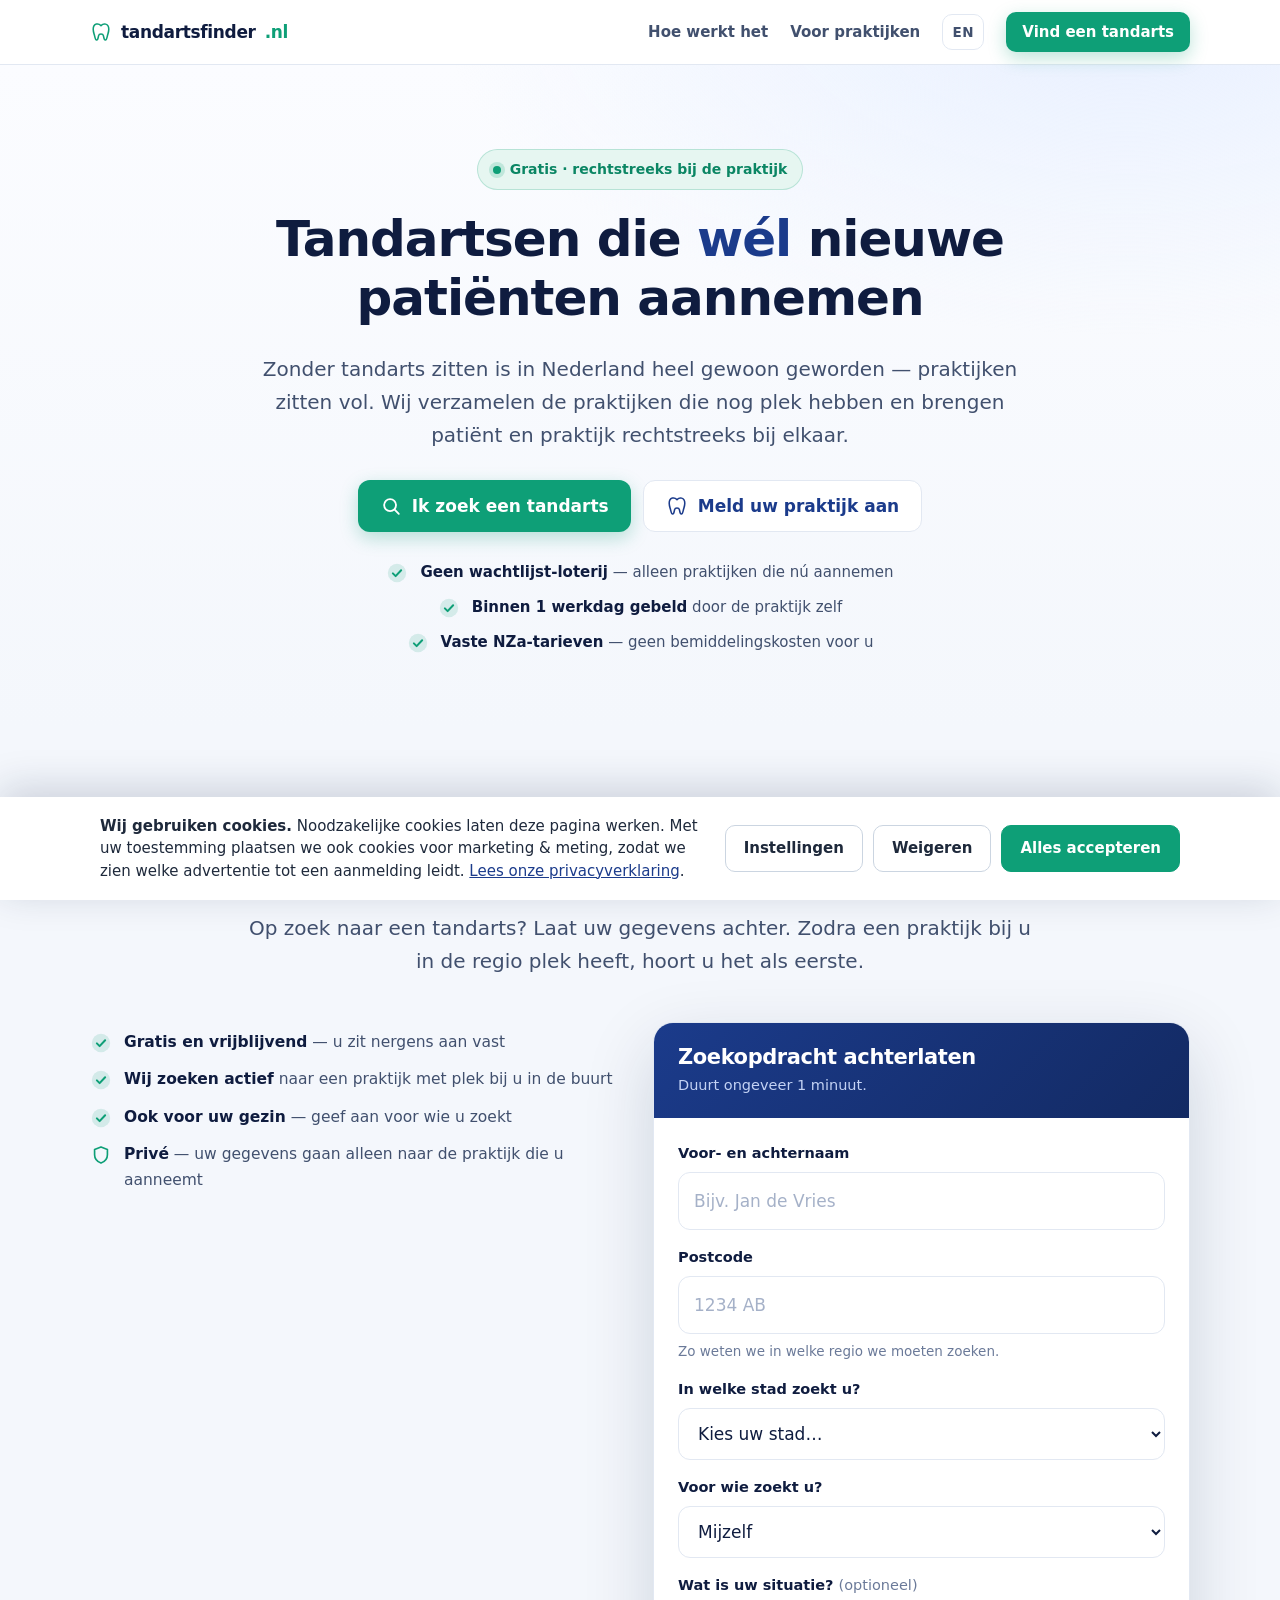
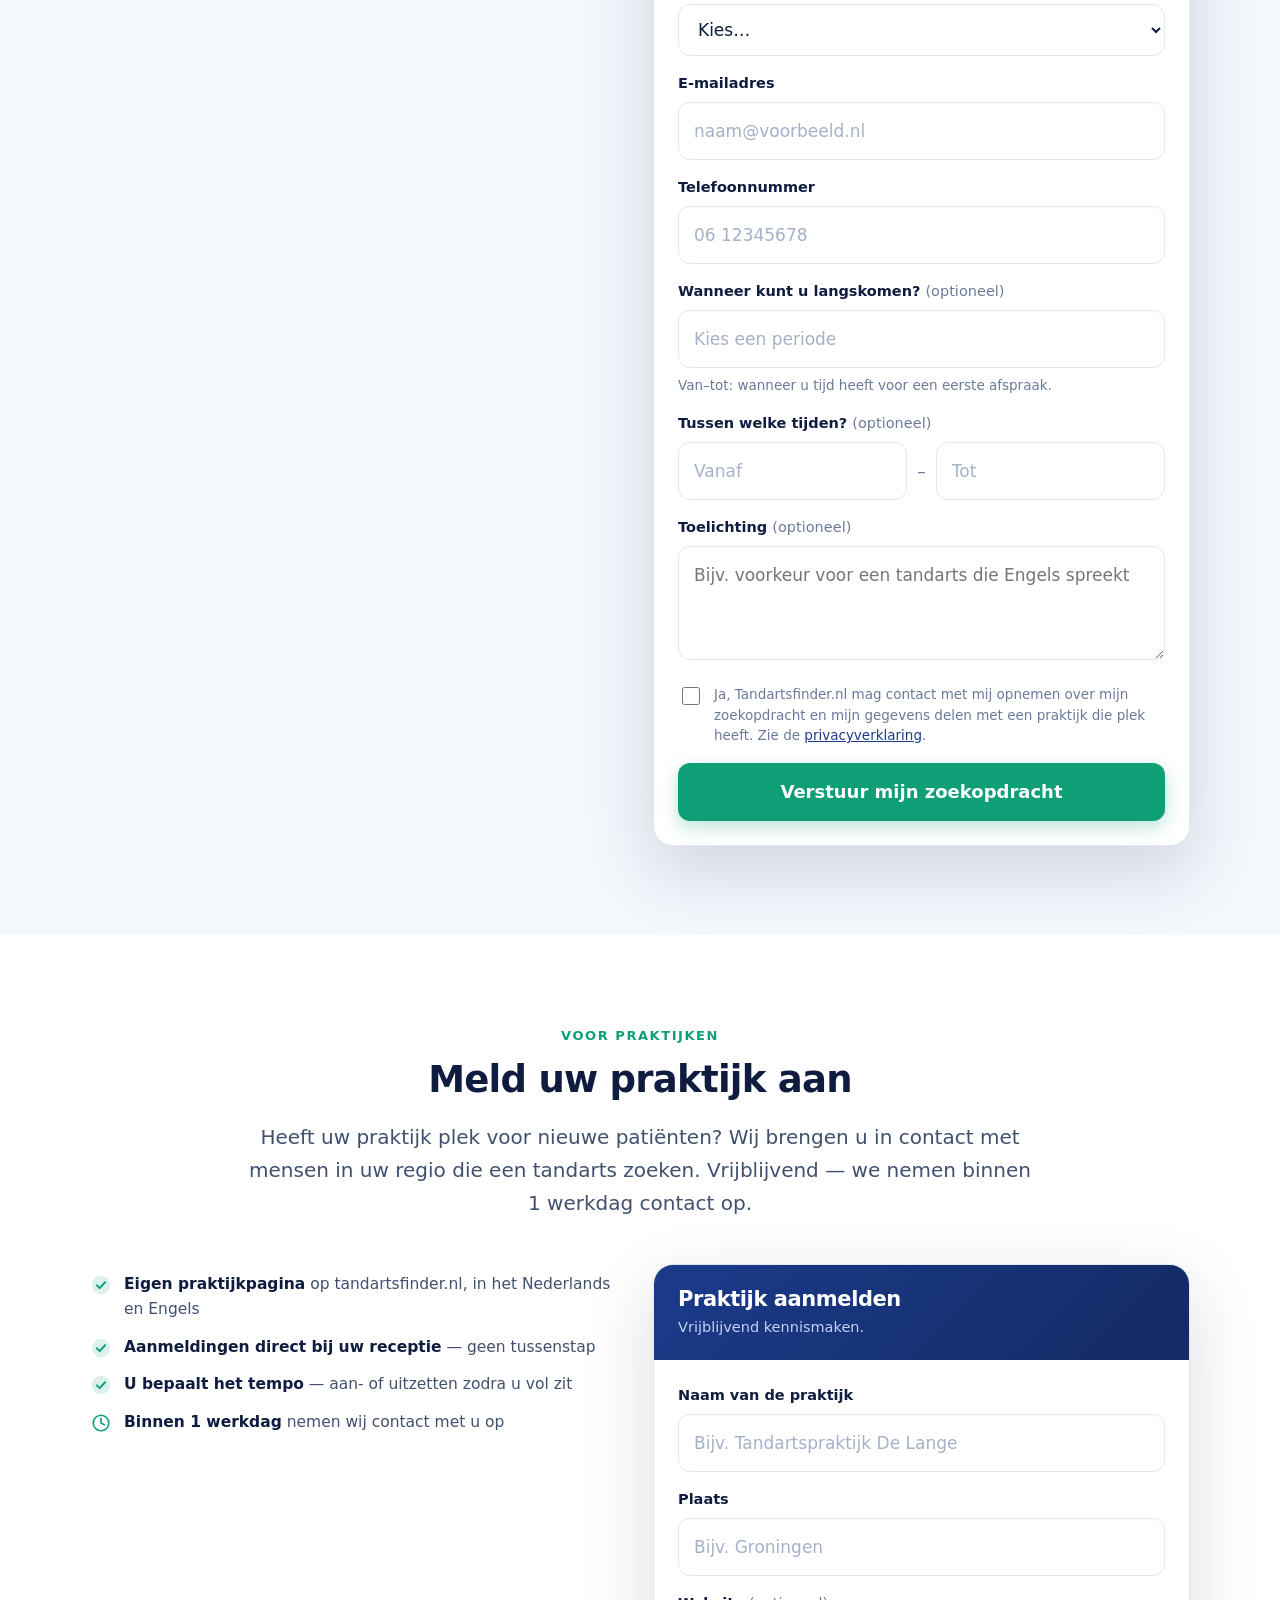
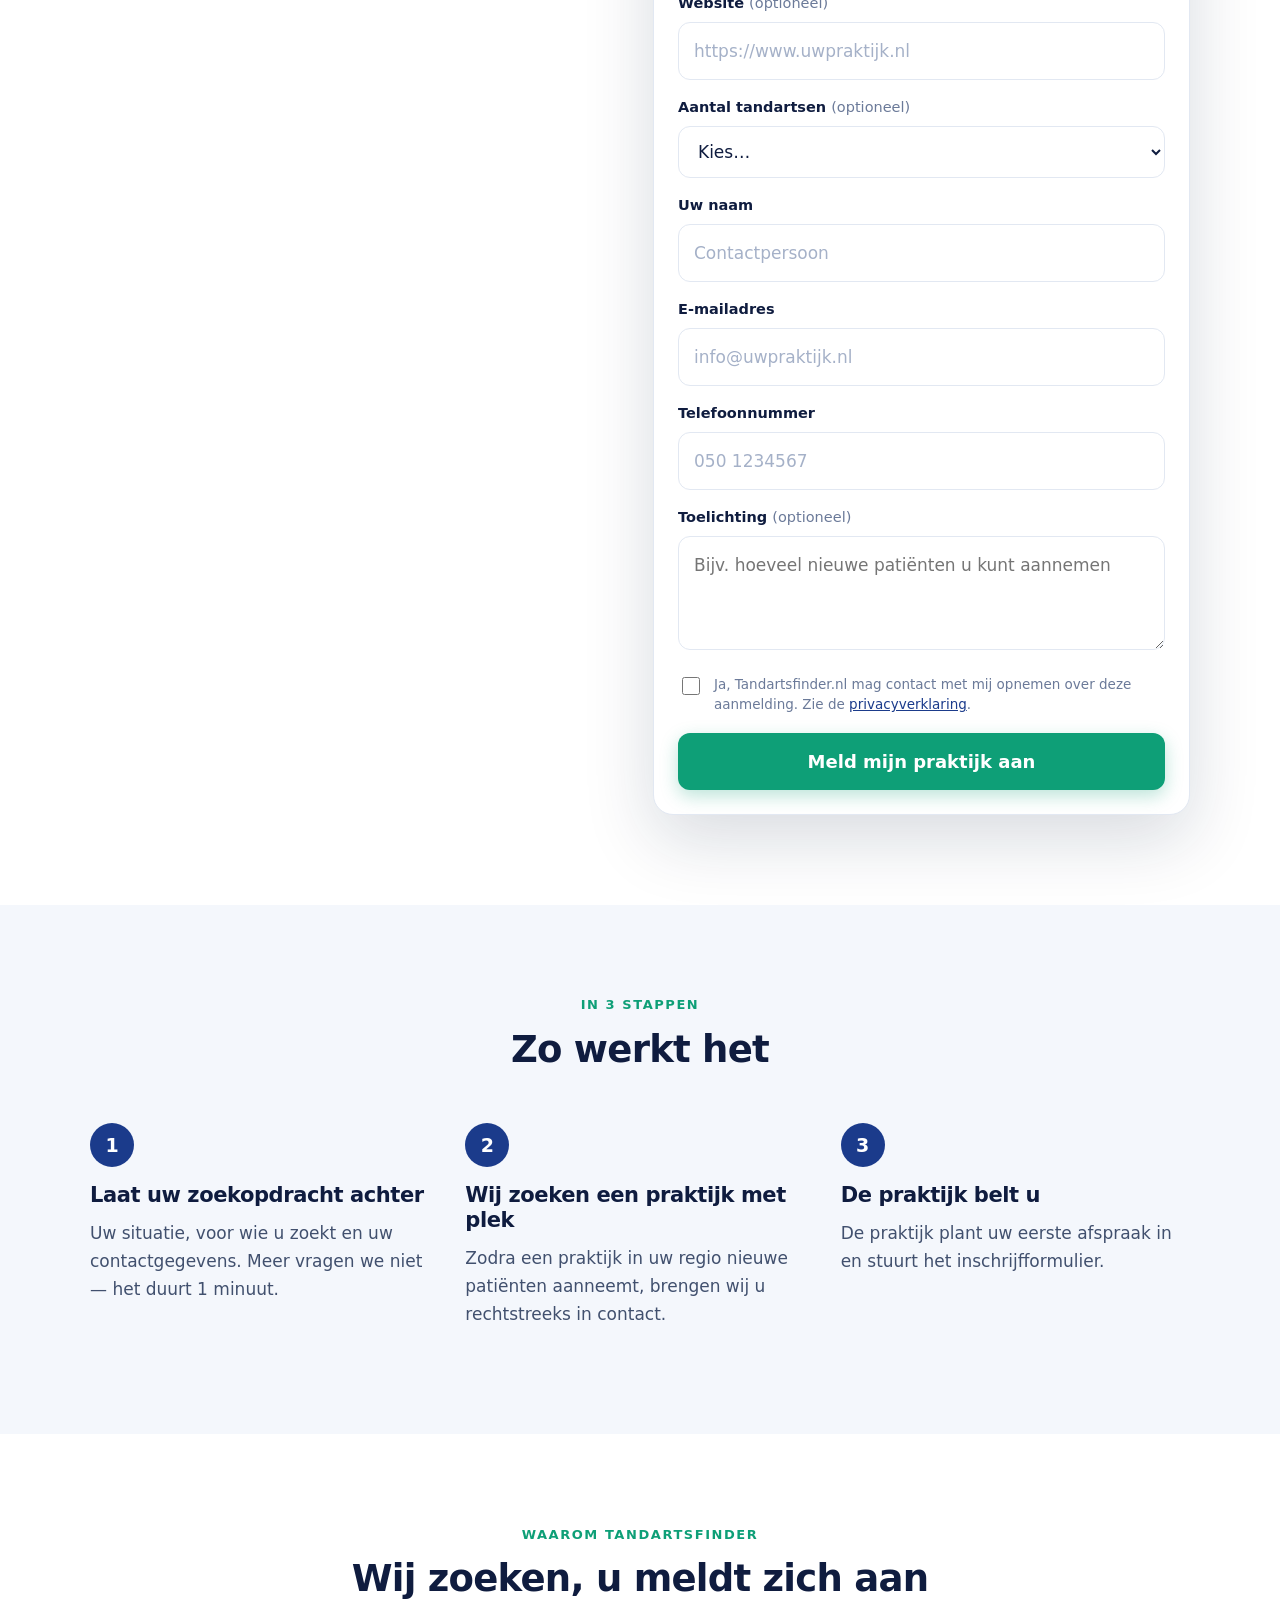
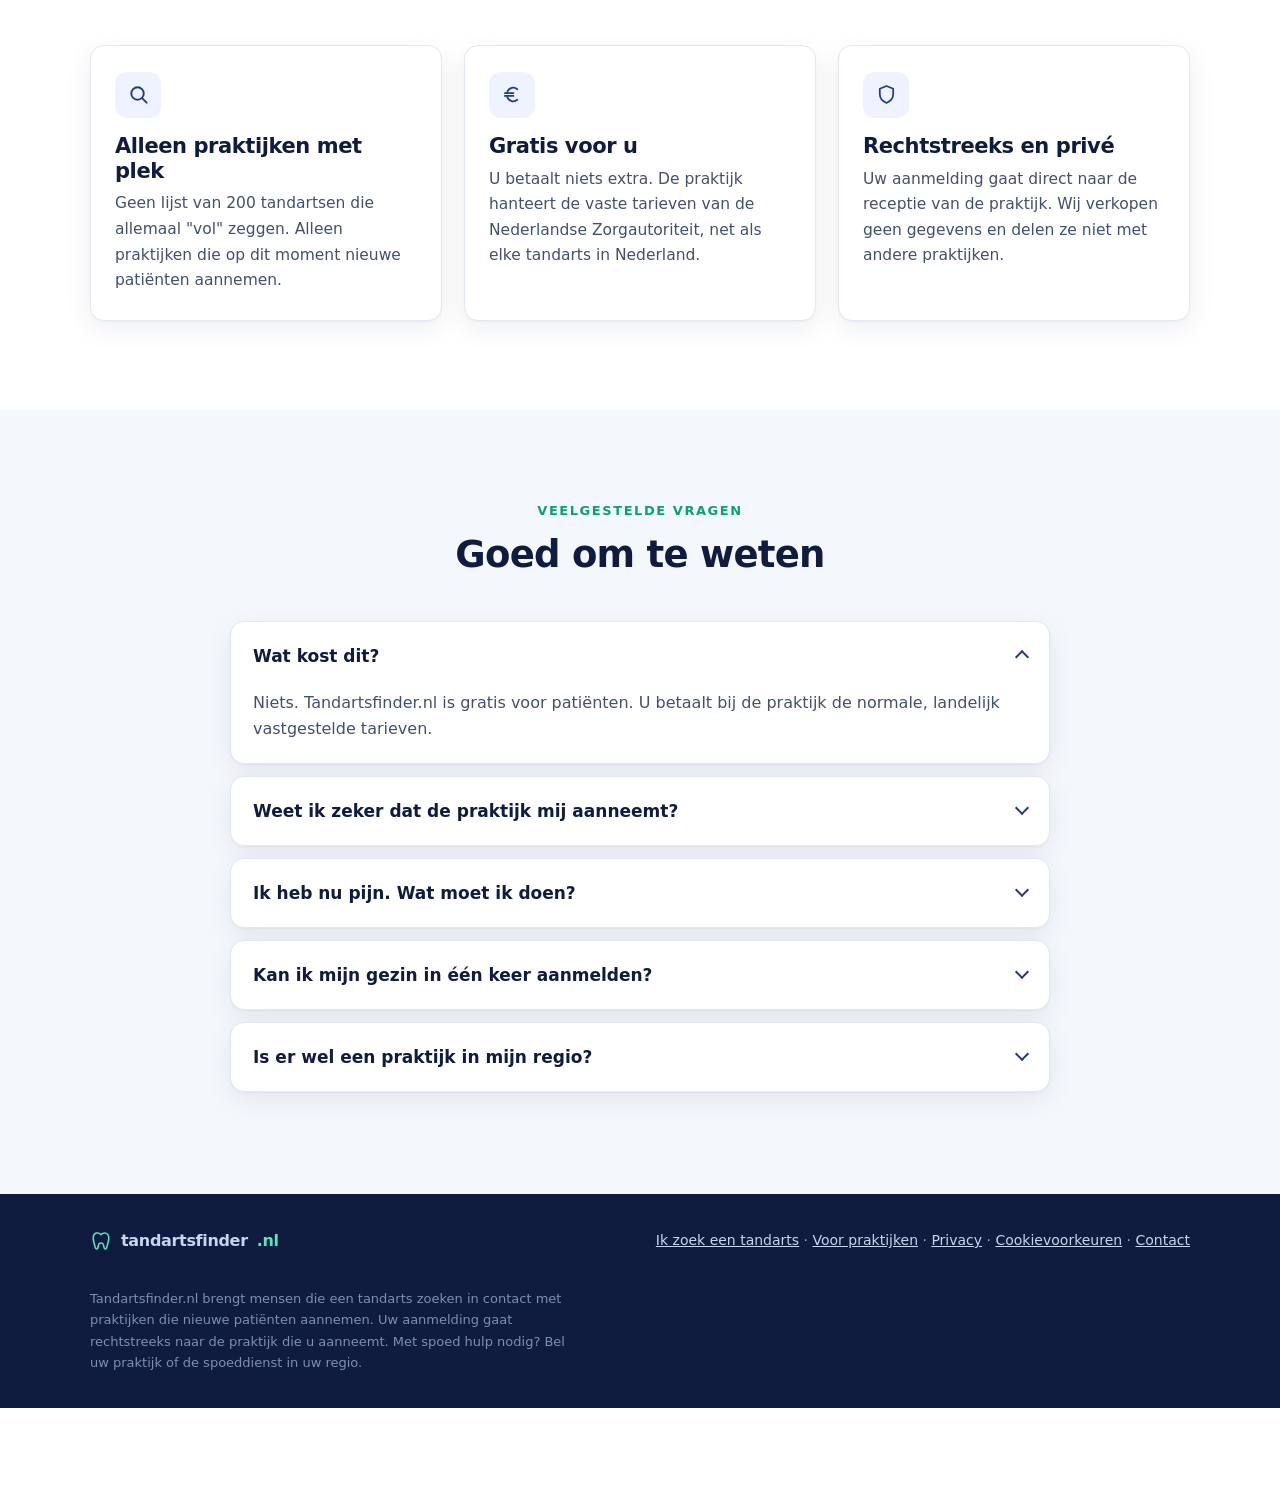
==== commit 63354b32: "Google Tag (GTM-M832V8XP) + cookie banner with Consent Mode v2 advanced - assets/consent.js: same fi" ====
--- a/index.html
+++ b/index.html
@@ -12,9 +12,10 @@
 <meta property="og:description" content="Laat uw zoekopdracht in één minuut achter — wij brengen u in contact met een praktijk met plek. Praktijk met plek? Meld u aan. Gratis en rechtstreeks.">
 <meta property="og:image" content="https://tandartsfinder.nl/assets/behandeling.jpg">
 <meta property="og:type" content="website">
-<link rel="stylesheet" href="/assets/vendor/flatpickr.min.css">
-<link rel="stylesheet" href="/assets/style.css">
-<link rel="stylesheet" href="/assets/home.css">
+<script src="/assets/consent.js?v=29f787d"></script>
+<link rel="stylesheet" href="/assets/vendor/flatpickr.min.css?v=29f787d">
+<link rel="stylesheet" href="/assets/style.css?v=29f787d">
+<link rel="stylesheet" href="/assets/home.css?v=29f787d">
 </head>
 <body>
 
@@ -85,7 +86,7 @@
             <div class="field"><label for="p-email">E-mailadres</label><input type="email" id="p-email" name="email" autocomplete="email" placeholder="naam@voorbeeld.nl" required><span class="error">Vul een geldig e-mailadres in.</span></div>
             <div class="field"><label for="p-telefoon">Telefoonnummer</label><input type="tel" id="p-telefoon" name="telefoon" autocomplete="tel" placeholder="06 12345678" required><span class="error">Vul een geldig telefoonnummer in.</span></div>
             <div class="field"><label for="p-periode">Wanneer kunt u langskomen? <span class="opt">(optioneel)</span></label><input type="text" id="p-periode" placeholder="Kies een periode" autocomplete="off"><span class="hint">Van–tot: wanneer u tijd heeft voor een eerste afspraak.</span></div>
-            <div class="field"><label for="p-tijd-van">Tussen welke tijden? <span class="opt">(optioneel)</span></label><div class="times"><input type="text" id="p-tijd-van" placeholder="Vanaf" autocomplete="off"><span>–</span><input type="text" id="p-tijd-tot" placeholder="Tot" autocomplete="off"></div></div>
+            <div class="field"><label for="p-tijd-van">Tussen welke tijden? <span class="opt">(optioneel)</span></label><div class="times"><input type="text" id="p-tijd-van" placeholder="Vanaf" autocomplete="off"><span>–</span><input type="text" id="p-tijd-tot" aria-label="Tot" placeholder="Tot" autocomplete="off"></div></div>
             <div class="field"><label for="p-toelichting">Toelichting <span class="opt">(optioneel)</span></label><textarea id="p-toelichting" name="toelichting" rows="3" placeholder="Bijv. voorkeur voor een tandarts die Engels spreekt"></textarea></div>
             <label class="consent field"><input type="checkbox" name="akkoord" value="ja" required><span>Ja, Tandartsfinder.nl mag contact met mij opnemen over mijn zoekopdracht en mijn gegevens delen met een praktijk die plek heeft. Zie de <a href="/privacy" target="_blank" rel="noopener">privacyverklaring</a>.<span class="error">U moet hiermee akkoord gaan.</span></span></label>
             <div class="formerror">Versturen is niet gelukt. Controleer uw verbinding en probeer het opnieuw.</div>
@@ -174,14 +175,14 @@
 <footer class="footer">
   <div class="wrap">
     <a class="brand" href="/"><svg class="icon"><use href="#i-tooth"/></svg>tandartsfinder<em>.nl</em></a>
-    <div><a href="#zoek">Ik zoek een tandarts</a> · <a href="#praktijk-aanmelden">Voor praktijken</a> · <a href="/privacy">Privacy</a> · <a href="mailto:info@tandvacature.nl">Contact</a></div>
+    <div><a href="#zoek">Ik zoek een tandarts</a> · <a href="#praktijk-aanmelden">Voor praktijken</a> · <a href="/privacy">Privacy</a> · <a href="#" data-cookies>Cookievoorkeuren</a> · <a href="mailto:info@tandvacature.nl">Contact</a></div>
     <p>Tandartsfinder.nl brengt mensen die een tandarts zoeken in contact met praktijken die nieuwe patiënten aannemen. Uw aanmelding gaat rechtstreeks naar de praktijk die u aanneemt. Met spoed hulp nodig? Bel uw praktijk of de spoeddienst in uw regio.</p>
   </div>
 </footer>
 
-<script src="/assets/cities.js"></script>
-<script src="/assets/vendor/flatpickr.min.js"></script>
-<script src="/assets/vendor/flatpickr-nl.js"></script>
-<script src="/assets/home.js"></script>
+<script src="/assets/cities.js?v=29f787d"></script>
+<script src="/assets/vendor/flatpickr.min.js?v=29f787d"></script>
+<script src="/assets/vendor/flatpickr-nl.js?v=29f787d"></script>
+<script src="/assets/home.js?v=29f787d"></script>
 </body>
 </html>
